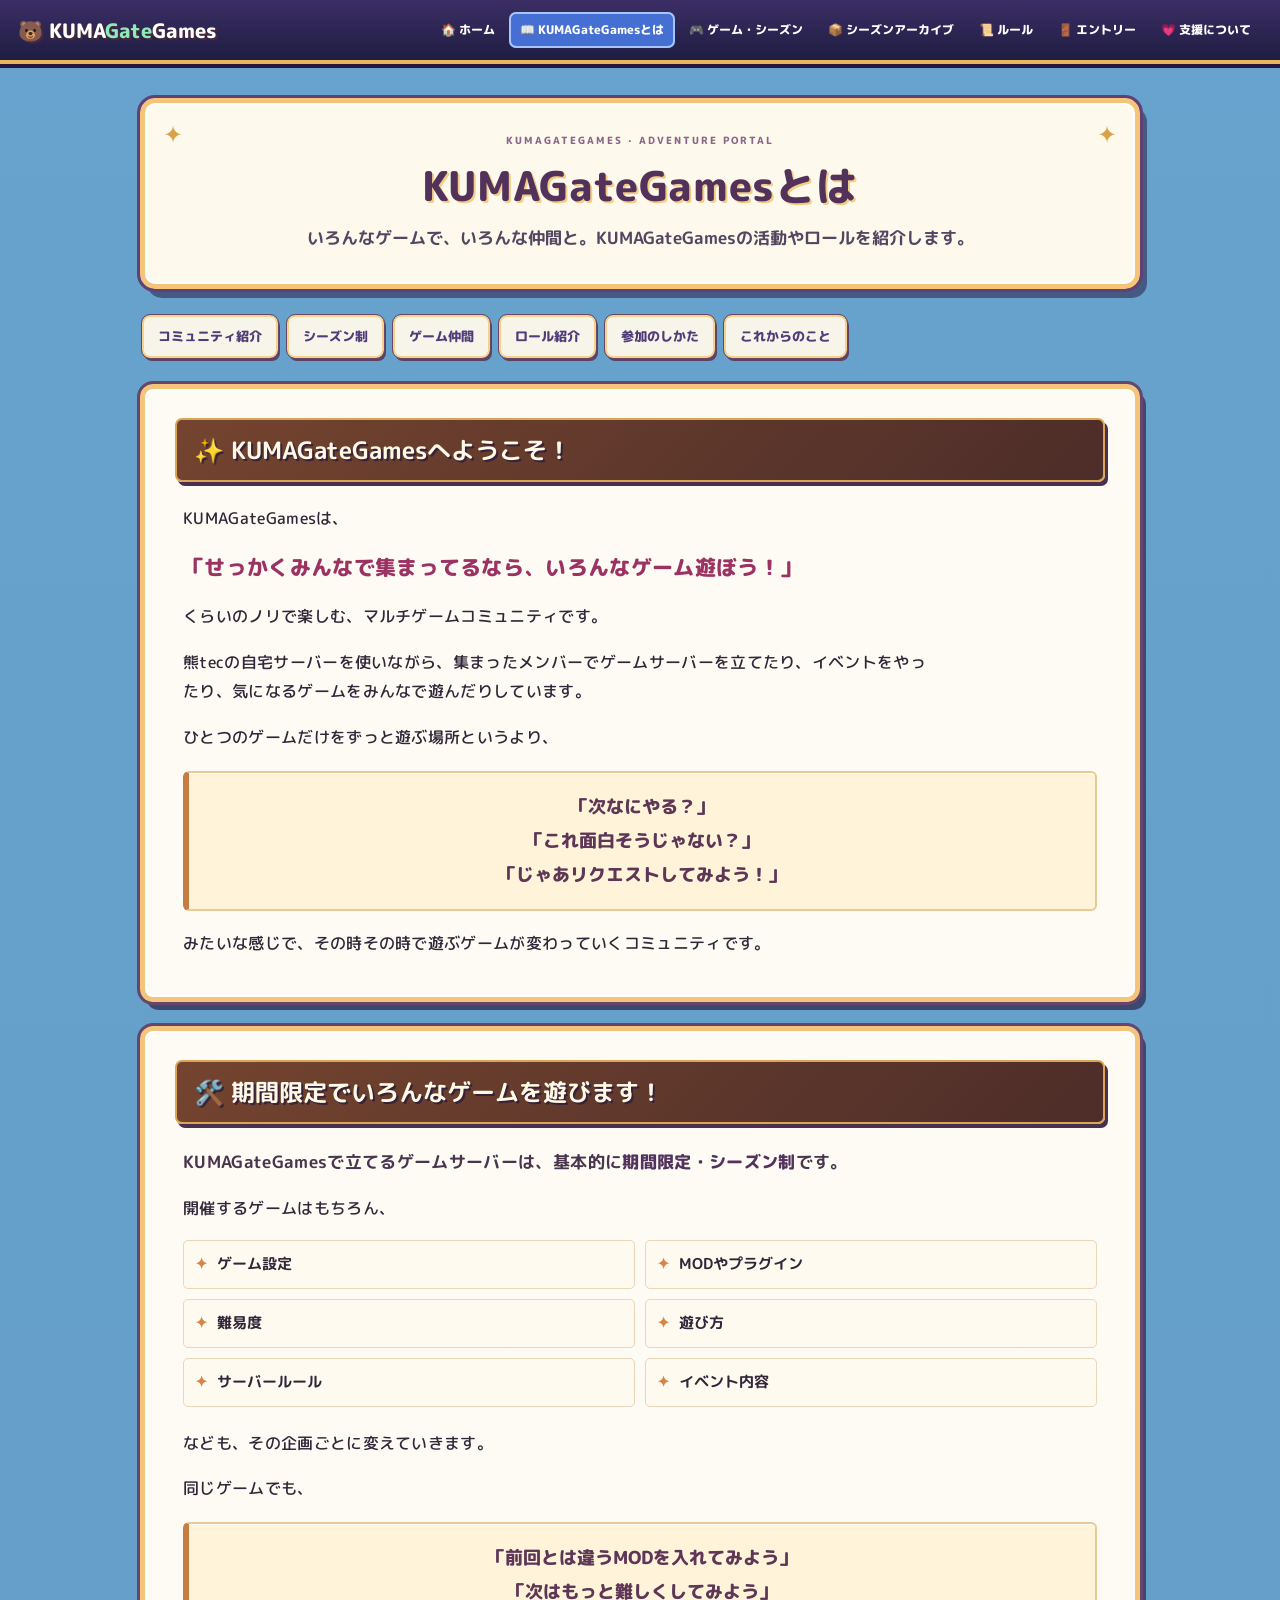
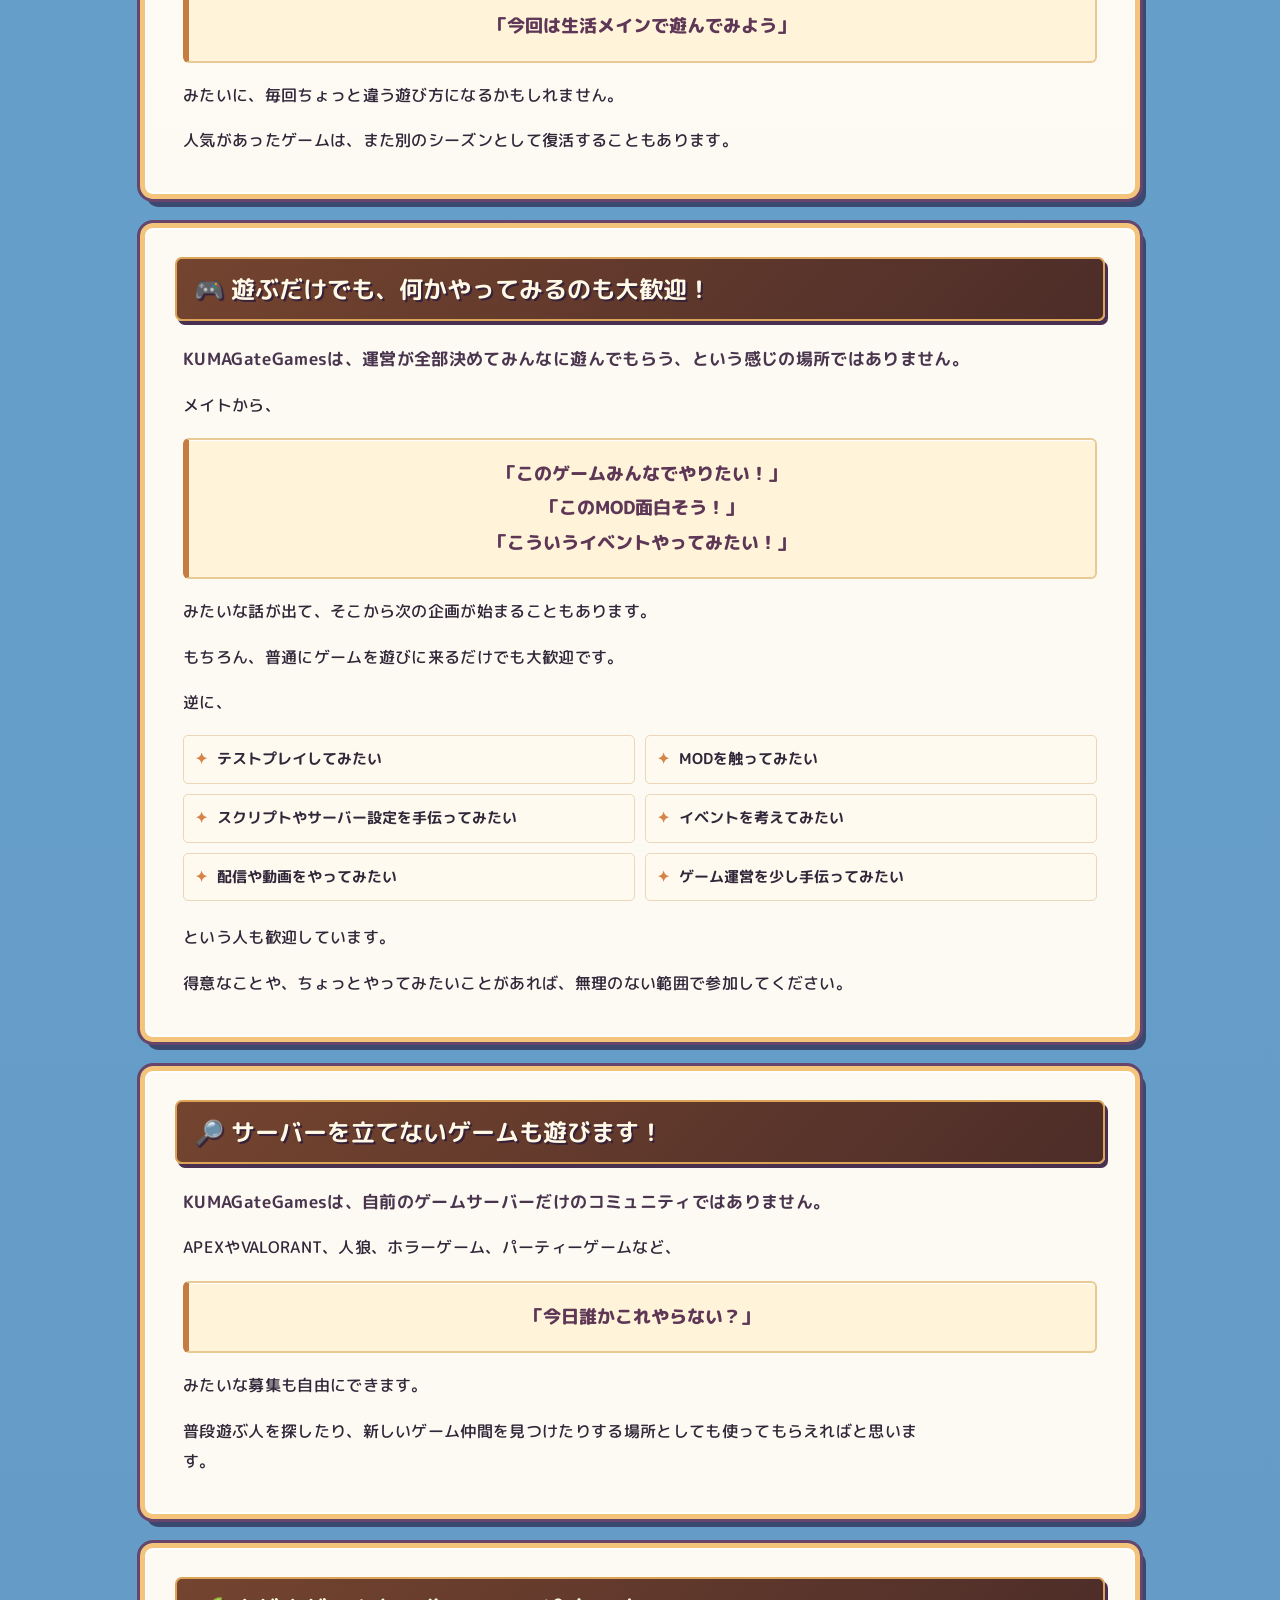
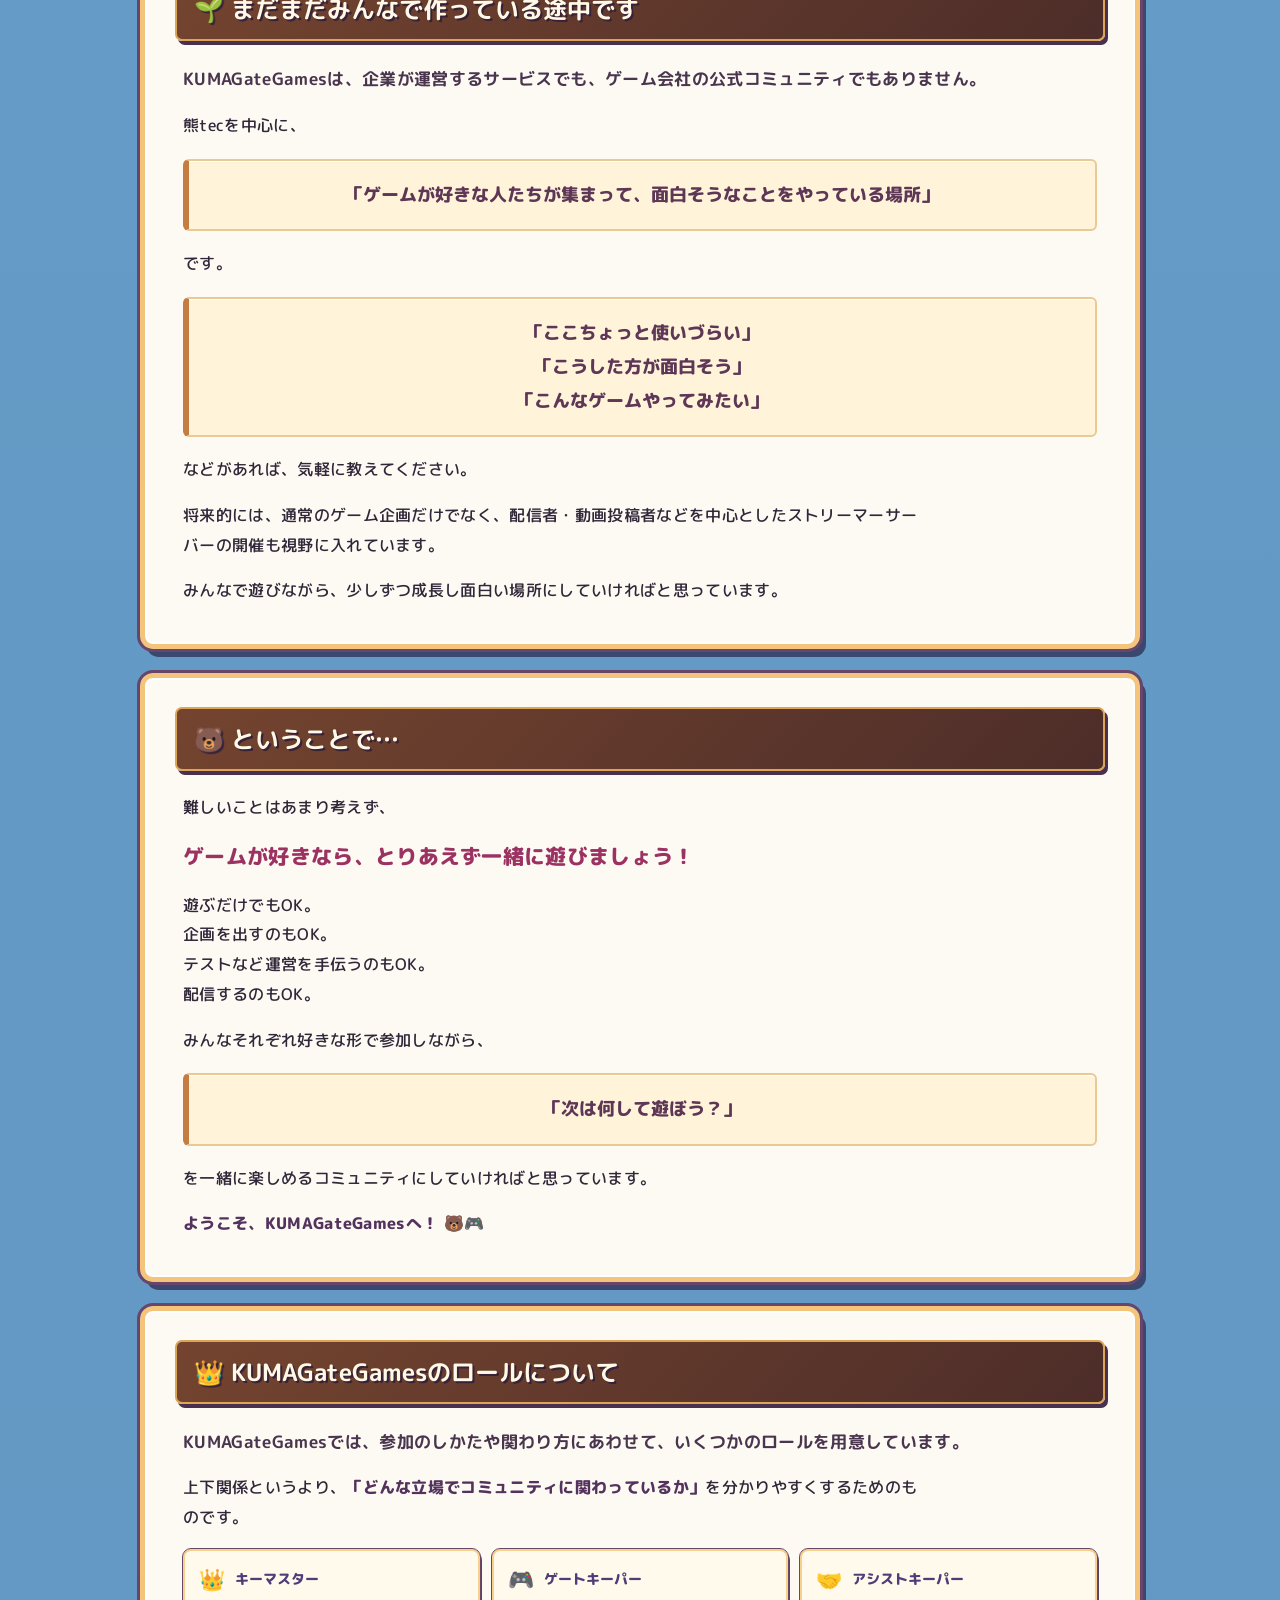
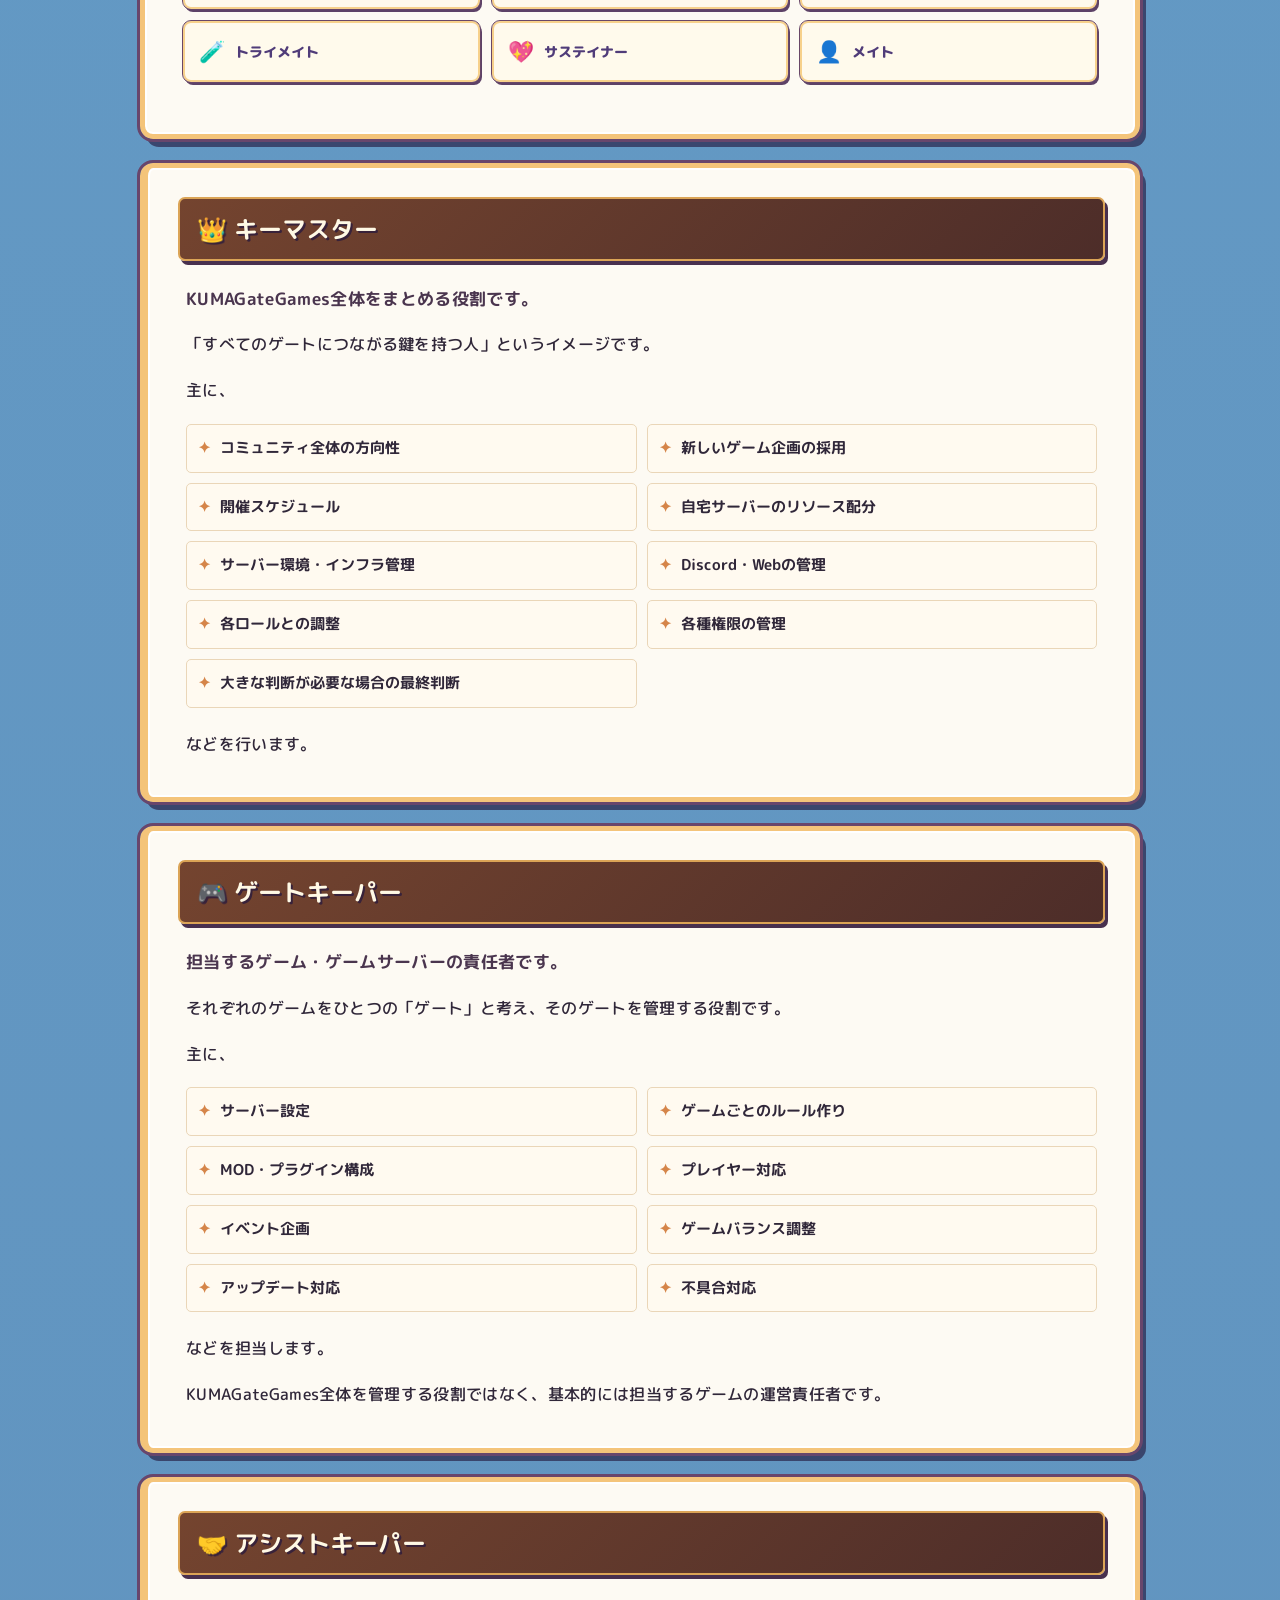
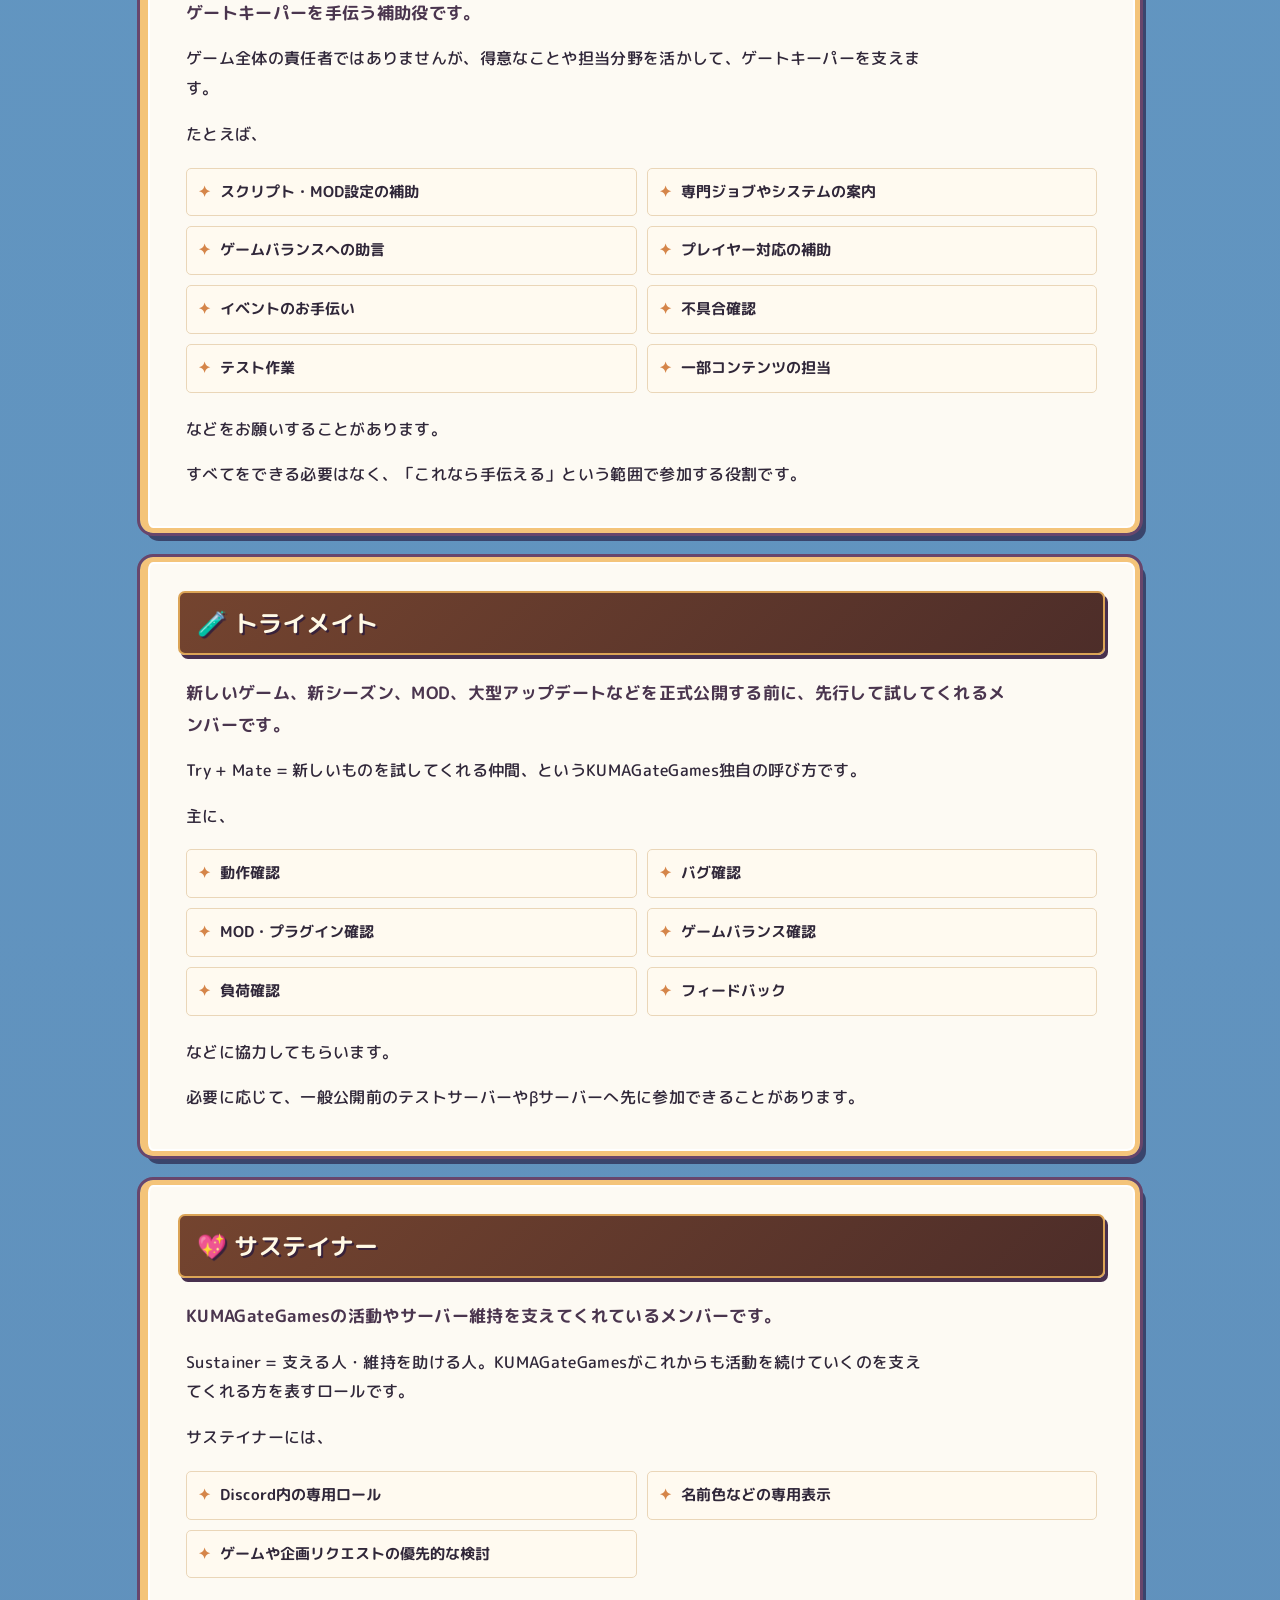
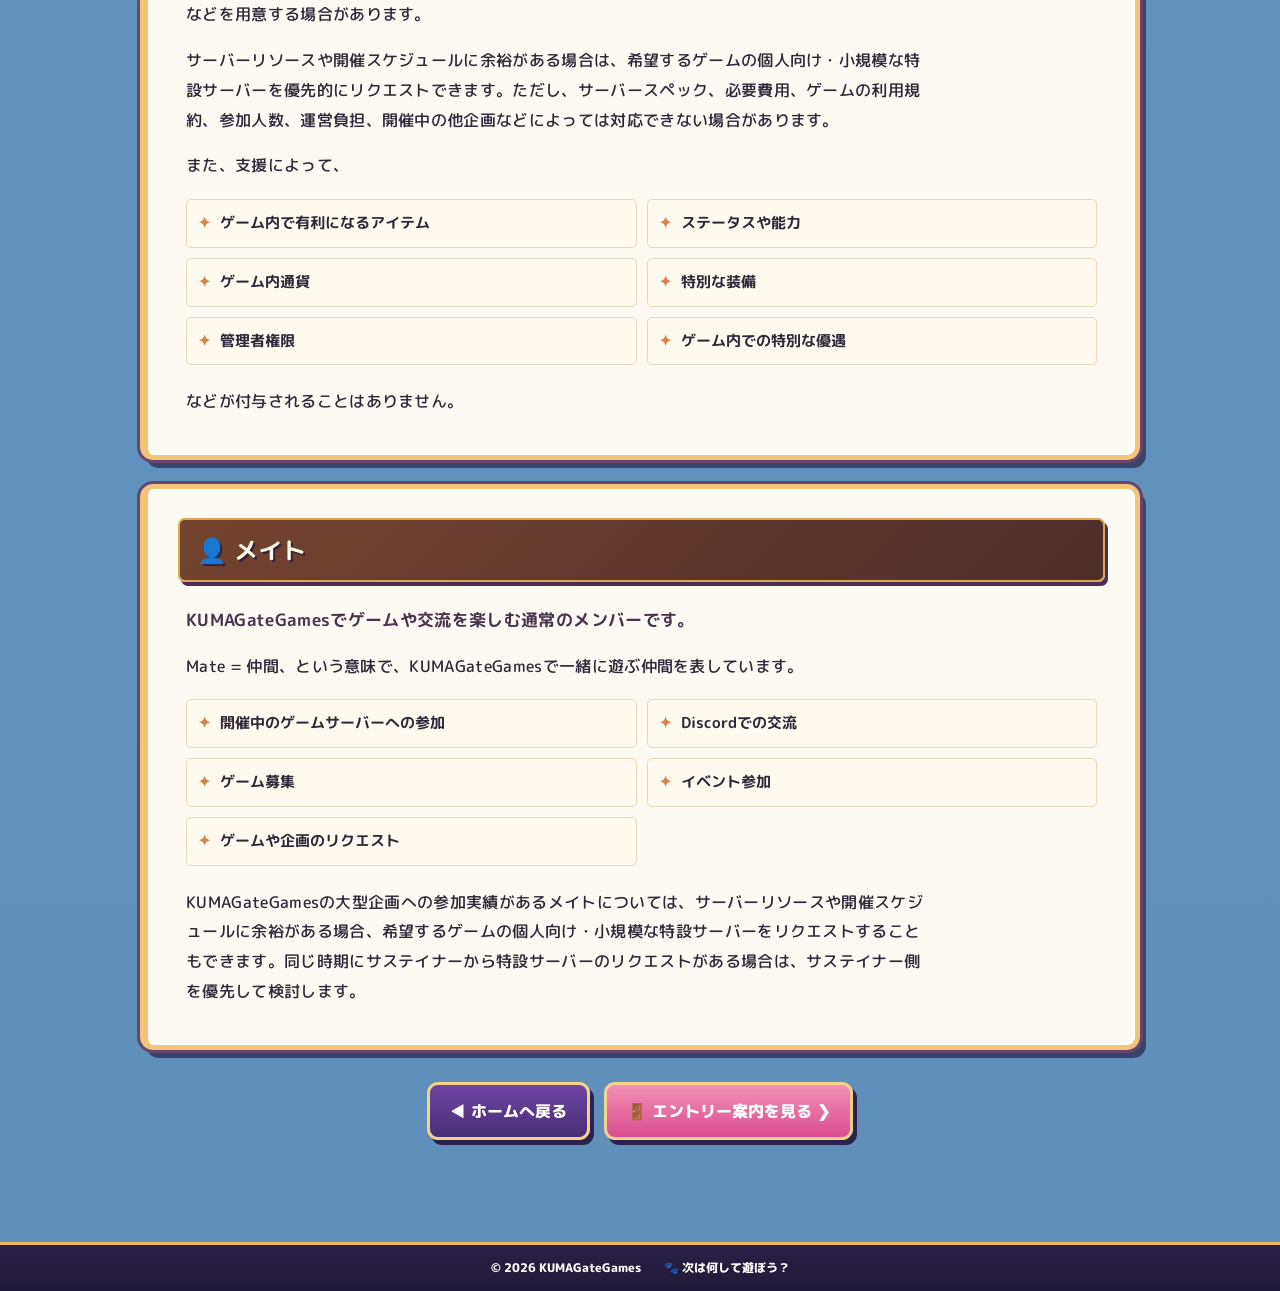
==== about.html @ cefc54fd "Add files via upload" ====
<!DOCTYPE html>

<html lang="ja"><head><meta charset="utf-8"/><meta content="width=device-width,initial-scale=1" name="viewport"/>
<meta content="#29204a" name="theme-color"/><meta content="いろんなゲームで、いろんな仲間と。KUMAGateGamesの活動やロールを紹介します。" name="description"/>
<title>KUMAGateGamesとは｜KUMAGateGames</title><link href="assets/favicon.png" rel="icon" type="image/png"/>
<link href="subpage.css" rel="stylesheet"/><script defer="" src="main.js"></script></head>
<body><a class="skip" href="#content">本文へ移動</a>
<header class="subbar"><a class="subbrand" href="index.html">🐻 <span>KUMA<span class="brand-gate">Gate</span>Games</span></a><button aria-controls="site-menu" aria-expanded="false" aria-label="メニューを開く" class="menu-toggle">☰</button><nav aria-label="メインナビゲーション" id="site-menu"><a href="index.html">🏠 ホーム</a><a aria-current="page" class="active" href="about.html">📖 KUMAGateGamesとは</a><a href="games.html">🎮 ゲーム・シーズン</a><a href="archive.html">📦 シーズンアーカイブ</a><a href="rules.html">📜 ルール</a><a href="entry.html">🚪 エントリー</a><a href="support.html">💗 支援について</a></nav></header>
<div class="subworld"><main class="page-main page-about" id="content"><div class="page-banner"><span class="eyebrow">KUMAGATEGAMES · ADVENTURE PORTAL</span><h1>KUMAGateGamesとは</h1><p>いろんなゲームで、いろんな仲間と。KUMAGateGamesの活動やロールを紹介します。</p></div>
<div aria-label="ページ内目次" class="in-page-nav"><a href="#intro">コミュニティ紹介</a><a href="#season">シーズン制</a><a href="#friends">ゲーム仲間</a><a href="#roles">ロール紹介</a><a href="#play">参加のしかた</a><a href="#future">これからのこと</a></div><section class="content-panel article-section" id="intro"><h2>✨ KUMAGateGamesへようこそ！</h2><p>KUMAGateGamesは、</p><p><strong class="quoted">「せっかくみんなで集まってるなら、いろんなゲーム遊ぼう！」</strong></p><p>くらいのノリで楽しむ、マルチゲームコミュニティです。</p><p>熊tecの自宅サーバーを使いながら、集まったメンバーでゲームサーバーを立てたり、イベントをやったり、気になるゲームをみんなで遊んだりしています。</p><p>ひとつのゲームだけをずっと遊ぶ場所というより、</p><div class="quote-lines">「次なにやる？」<br/>「これ面白そうじゃない？」<br/>「じゃあリクエストしてみよう！」</div><p>みたいな感じで、その時その時で遊ぶゲームが変わっていくコミュニティです。</p></section><section class="content-panel article-section" id="season"><h2>🛠️ 期間限定でいろんなゲームを遊びます！</h2><p class="section-lead">KUMAGateGamesで立てるゲームサーバーは、基本的に<strong>期間限定・シーズン制</strong>です。</p><p>開催するゲームはもちろん、</p><ul class="pixel-list dense-list"><li>ゲーム設定</li><li>MODやプラグイン</li><li>難易度</li><li>遊び方</li><li>サーバールール</li><li>イベント内容</li></ul><p>なども、その企画ごとに変えていきます。</p><p>同じゲームでも、</p><div class="quote-lines">「前回とは違うMODを入れてみよう」<br/>「次はもっと難しくしてみよう」<br/>「今回は生活メインで遊んでみよう」</div><p>みたいに、毎回ちょっと違う遊び方になるかもしれません。</p><p>人気があったゲームは、また別のシーズンとして復活することもあります。</p></section><section class="content-panel article-section" id="play"><h2>🎮 遊ぶだけでも、何かやってみるのも大歓迎！</h2><p class="section-lead">KUMAGateGamesは、運営が全部決めてみんなに遊んでもらう、という感じの場所ではありません。</p><p>メイトから、</p><div class="quote-lines">「このゲームみんなでやりたい！」<br/>「このMOD面白そう！」<br/>「こういうイベントやってみたい！」</div><p>みたいな話が出て、そこから次の企画が始まることもあります。</p><p>もちろん、普通にゲームを遊びに来るだけでも大歓迎です。</p><p>逆に、</p><ul class="pixel-list dense-list"><li>テストプレイしてみたい</li><li>MODを触ってみたい</li><li>スクリプトやサーバー設定を手伝ってみたい</li><li>イベントを考えてみたい</li><li>配信や動画をやってみたい</li><li>ゲーム運営を少し手伝ってみたい</li></ul><p>という人も歓迎しています。</p><p>得意なことや、ちょっとやってみたいことがあれば、無理のない範囲で参加してください。</p></section><section class="content-panel article-section" id="friends"><h2>🔎 サーバーを立てないゲームも遊びます！</h2><p class="section-lead">KUMAGateGamesは、自前のゲームサーバーだけのコミュニティではありません。</p><p>APEXやVALORANT、人狼、ホラーゲーム、パーティーゲームなど、</p><div class="quote-lines">「今日誰かこれやらない？」</div><p>みたいな募集も自由にできます。</p><p>普段遊ぶ人を探したり、新しいゲーム仲間を見つけたりする場所としても使ってもらえればと思います。</p></section><section class="content-panel article-section" id="future"><h2>🌱 まだまだみんなで作っている途中です</h2><p class="section-lead">KUMAGateGamesは、企業が運営するサービスでも、ゲーム会社の公式コミュニティでもありません。</p><p>熊tecを中心に、</p><div class="quote-lines">「ゲームが好きな人たちが集まって、面白そうなことをやっている場所」</div><p>です。</p><div class="quote-lines">「ここちょっと使いづらい」<br/>「こうした方が面白そう」<br/>「こんなゲームやってみたい」</div><p>などがあれば、気軽に教えてください。</p><p>将来的には、通常のゲーム企画だけでなく、配信者・動画投稿者などを中心としたストリーマーサーバーの開催も視野に入れています。</p><p>みんなで遊びながら、少しずつ成長し面白い場所にしていければと思っています。</p></section><section class="content-panel article-section" id="closing"><h2>🐻 ということで…</h2><p>難しいことはあまり考えず、</p><p><strong class="quoted">ゲームが好きなら、とりあえず一緒に遊びましょう！</strong></p><p>遊ぶだけでもOK。<br/>企画を出すのもOK。<br/>テストなど運営を手伝うのもOK。<br/>配信するのもOK。</p><p>みんなそれぞれ好きな形で参加しながら、</p><div class="quote-lines">「次は何して遊ぼう？」</div><p>を一緒に楽しめるコミュニティにしていければと思っています。</p><p><strong>ようこそ、KUMAGateGamesへ！ 🐻🎮</strong></p></section><section class="content-panel article-section" id="roles"><h2>👑 KUMAGateGamesのロールについて</h2><p class="section-lead">KUMAGateGamesでは、参加のしかたや関わり方にあわせて、いくつかのロールを用意しています。</p><p>上下関係というより、<strong>「どんな立場でコミュニティに関わっているか」</strong>を分かりやすくするためのものです。</p><div class="role-overview"><a href="#role-0"><span>👑</span>キーマスター</a><a href="#role-1"><span>🎮</span>ゲートキーパー</a><a href="#role-2"><span>🤝</span>アシストキーパー</a><a href="#role-3"><span>🧪</span>トライメイト</a><a href="#role-4"><span>💖</span>サステイナー</a><a href="#role-5"><span>👤</span>メイト</a></div></section><section class="content-panel article-section role-section" id="role-0"><h2>👑 キーマスター</h2><p class="section-lead">KUMAGateGames全体をまとめる役割です。</p><p>「すべてのゲートにつながる鍵を持つ人」というイメージです。</p><p>主に、</p><ul class="pixel-list dense-list"><li>コミュニティ全体の方向性</li><li>新しいゲーム企画の採用</li><li>開催スケジュール</li><li>自宅サーバーのリソース配分</li><li>サーバー環境・インフラ管理</li><li>Discord・Webの管理</li><li>各ロールとの調整</li><li>各種権限の管理</li><li>大きな判断が必要な場合の最終判断</li></ul><p>などを行います。</p></section><section class="content-panel article-section role-section" id="role-1"><h2>🎮 ゲートキーパー</h2><p class="section-lead">担当するゲーム・ゲームサーバーの責任者です。</p><p>それぞれのゲームをひとつの「ゲート」と考え、そのゲートを管理する役割です。</p><p>主に、</p><ul class="pixel-list dense-list"><li>サーバー設定</li><li>ゲームごとのルール作り</li><li>MOD・プラグイン構成</li><li>プレイヤー対応</li><li>イベント企画</li><li>ゲームバランス調整</li><li>アップデート対応</li><li>不具合対応</li></ul><p>などを担当します。</p><p>KUMAGateGames全体を管理する役割ではなく、基本的には担当するゲームの運営責任者です。</p></section><section class="content-panel article-section role-section" id="role-2"><h2>🤝 アシストキーパー</h2><p class="section-lead">ゲートキーパーを手伝う補助役です。</p><p>ゲーム全体の責任者ではありませんが、得意なことや担当分野を活かして、ゲートキーパーを支えます。</p><p>たとえば、</p><ul class="pixel-list dense-list"><li>スクリプト・MOD設定の補助</li><li>専門ジョブやシステムの案内</li><li>ゲームバランスへの助言</li><li>プレイヤー対応の補助</li><li>イベントのお手伝い</li><li>不具合確認</li><li>テスト作業</li><li>一部コンテンツの担当</li></ul><p>などをお願いすることがあります。</p><p>すべてをできる必要はなく、「これなら手伝える」という範囲で参加する役割です。</p></section><section class="content-panel article-section role-section" id="role-3"><h2>🧪 トライメイト</h2><p class="section-lead">新しいゲーム、新シーズン、MOD、大型アップデートなどを正式公開する前に、先行して試してくれるメンバーです。</p><p>Try + Mate = 新しいものを試してくれる仲間、というKUMAGateGames独自の呼び方です。</p><p>主に、</p><ul class="pixel-list dense-list"><li>動作確認</li><li>バグ確認</li><li>MOD・プラグイン確認</li><li>ゲームバランス確認</li><li>負荷確認</li><li>フィードバック</li></ul><p>などに協力してもらいます。</p><p>必要に応じて、一般公開前のテストサーバーやβサーバーへ先に参加できることがあります。</p></section><section class="content-panel article-section role-section" id="role-4"><h2>💖 サステイナー</h2><p class="section-lead">KUMAGateGamesの活動やサーバー維持を支えてくれているメンバーです。</p><p>Sustainer = 支える人・維持を助ける人。KUMAGateGamesがこれからも活動を続けていくのを支えてくれる方を表すロールです。</p><p>サステイナーには、</p><ul class="pixel-list"><li>Discord内の専用ロール</li><li>名前色などの専用表示</li><li>ゲームや企画リクエストの優先的な検討</li></ul><p>などを用意する場合があります。</p><p>サーバーリソースや開催スケジュールに余裕がある場合は、希望するゲームの個人向け・小規模な特設サーバーを優先的にリクエストできます。ただし、サーバースペック、必要費用、ゲームの利用規約、参加人数、運営負担、開催中の他企画などによっては対応できない場合があります。</p><p>また、支援によって、</p><ul class="pixel-list dense-list"><li>ゲーム内で有利になるアイテム</li><li>ステータスや能力</li><li>ゲーム内通貨</li><li>特別な装備</li><li>管理者権限</li><li>ゲーム内での特別な優遇</li></ul><p>などが付与されることはありません。</p></section><section class="content-panel article-section role-section" id="role-5"><h2>👤 メイト</h2><p class="section-lead">KUMAGateGamesでゲームや交流を楽しむ通常のメンバーです。</p><p>Mate = 仲間、という意味で、KUMAGateGamesで一緒に遊ぶ仲間を表しています。</p><ul class="pixel-list"><li>開催中のゲームサーバーへの参加</li><li>Discordでの交流</li><li>ゲーム募集</li><li>イベント参加</li><li>ゲームや企画のリクエスト</li></ul><p>KUMAGateGamesの大型企画への参加実績があるメイトについては、サーバーリソースや開催スケジュールに余裕がある場合、希望するゲームの個人向け・小規模な特設サーバーをリクエストすることもできます。同じ時期にサステイナーから特設サーバーのリクエストがある場合は、サステイナー側を優先して検討します。</p></section>
<div class="back-home"><a href="index.html">◀ ホームへ戻る</a><a href="entry.html">🚪 エントリー案内を見る ❯</a></div></main></div>
<footer class="subfooter">© 2026 KUMAGateGames <span>🐾 次は何して遊ぼう？</span></footer></body></html>
---- subpage.css ----
@import url('https://fonts.googleapis.com/css2?family=M+PLUS+Rounded+1c:wght@400;500;700;800&display=swap');
:root{--purple:#2b214a;--brown:#603729;--gold:#f7bc5d;--cream:#fff6df;--ink:#322747}*{box-sizing:border-box}html{scroll-behavior:smooth}body{margin:0;min-height:100vh;background:#77bfe9 url('assets/inner-world-background.webp') center top/cover fixed;font-family:'M PLUS Rounded 1c','Yu Gothic',Meiryo,sans-serif;color:var(--ink);font-size:15px}a{color:#44348b}a:focus-visible,button:focus-visible{outline:3px solid #e74d93;outline-offset:3px}.skip{position:absolute;left:-999px;top:0;background:white;padding:10px;z-index:99}.skip:focus{left:5px}.subbar{position:sticky;top:0;z-index:10;display:flex;align-items:center;gap:18px;padding:8px max(18px,calc((100vw - 1450px)/2));min-height:64px;background:linear-gradient(#3b2e65,#1f1d42);border-bottom:4px solid #eab85b;box-shadow:0 4px 0 #24183f;color:#fff}.subbrand{color:#fff;text-decoration:none;font-weight:800;font-size:20px;white-space:nowrap;text-shadow:2px 2px #45283a}.brand-gate{color:#8debba}.subbar nav{margin-left:auto;display:flex;gap:3px;align-items:center;flex-wrap:wrap}.subbar nav a{padding:9px 11px;border-radius:7px;text-decoration:none;font-weight:800;font-size:12px;color:#fff;white-space:nowrap}.subbar nav a:hover,.subbar nav a.active{background:#456fd2;color:#fff;box-shadow:inset 0 0 0 2px #a7c4ff}.menu-toggle{display:none;background:#456fd2;color:#fff;border:2px solid #eab85b;border-radius:7px;font-weight:800;padding:7px 12px;font-size:18px}.subworld{padding:34px 18px 70px;min-height:calc(100vh - 116px);background:linear-gradient(180deg,rgba(35,39,84,.12),rgba(43,31,67,.23))}.page-main{width:min(1010px,100%);margin:0 auto}.page-banner{padding:25px clamp(20px,5vw,55px) 28px;background:rgba(255,246,222,.96);border:5px solid #f5c479;outline:3px solid #634073;border-radius:15px;box-shadow:7px 9px 0 #2820488c,inset 0 0 0 2px #fff;position:relative;margin-bottom:23px;text-align:center}.page-banner::before,.page-banner::after{content:'✦';position:absolute;top:13px;color:#d9a34b;font-size:24px}.page-banner::before{left:18px}.page-banner::after{right:18px}.eyebrow{display:block;color:#8a6788;font-size:10px;font-weight:800;letter-spacing:2px}.page-banner h1{font-size:clamp(25px,4vw,39px);line-height:1.35;color:#52315b;text-shadow:2px 2px #f4ce85;margin:9px 0 5px;font-weight:800}.page-banner p{margin:0;font-weight:700;line-height:1.75}.in-page-nav,.role-overview{display:flex;flex-wrap:wrap;gap:10px;margin:20px 0}.in-page-nav a,.role-overview a{display:inline-block;color:#503c79;text-decoration:none;font-weight:800;background:rgba(255,250,236,.95);border:2px solid #f7d18b;outline:1px solid #694768;border-radius:8px;padding:8px 13px;box-shadow:2px 3px 0 #5d4267}.in-page-nav a:hover,.role-overview a:hover{transform:translateY(-2px);background:#fff}.role-overview{margin:14px 0}.role-overview a span{margin-right:5px}.content-panel{padding:clamp(19px,3vw,35px);margin:22px 0;background:rgba(255,248,230,.96);border:5px solid #f4c47a;outline:3px solid #68466c;border-radius:13px;box-shadow:6px 8px 0 #261f44aa,inset 0 0 0 2px white;scroll-margin-top:88px}.content-panel h2{font-size:clamp(19px,2.7vw,25px);margin:-10px -9px 17px;padding:10px 14px 13px;color:#fff9e5;border-radius:7px;text-shadow:2px 2px #38223a;background:linear-gradient(135deg,#74442f,#4d2d29);border:2px solid #dba456;box-shadow:3px 4px 0 #48304e;line-height:1.45}.content-panel p{line-height:1.95;margin:13px 0;font-weight:500}.content-panel strong{font-weight:800}.quoted{color:#a74673;font-size:1.12em}.quote-lines{margin:18px 0;background:#ffefcb;padding:16px 20px;border-left:5px solid #eaaa5b;border-radius:6px;font-weight:800;line-height:2.1;text-align:center;color:#5e3756}.pixel-list{display:grid;grid-template-columns:repeat(2,minmax(0,1fr));gap:8px 15px;margin:14px 0 18px;padding:0;list-style:none}.pixel-list li{padding:7px 8px 7px 29px;position:relative;background:#fff9e9;border:1px solid #f0d7b1;border-radius:5px;line-height:1.5;font-weight:600}.pixel-list li:before{content:'✦';position:absolute;left:10px;color:#d58549}.note-box,.notice{padding:18px 22px;background:rgba(255,245,214,.97);border:3px solid #e2ac63;border-radius:12px;line-height:1.9;font-weight:700}.steps-list{padding:0;list-style:none;counter-reset:steps;display:grid;gap:10px}.steps-list li{counter-increment:steps;position:relative;padding:12px 16px 12px 62px;min-height:60px;background:#fff9eb;border:2px solid #e6bd8c;border-radius:10px}.steps-list li:before{content:counter(steps);position:absolute;left:13px;top:11px;display:grid;place-items:center;width:32px;height:32px;background:#e880a7;color:#fff;border:2px solid #7a4069;border-radius:7px;font-weight:800}.steps-list strong,.steps-list span{display:block}.steps-list span{font-size:13px;margin-top:2px;color:#6a5b70}.wide-art{display:block;width:100%;max-height:250px;object-fit:cover;border:4px solid #d9ac72;border-radius:11px;image-rendering:pixelated}.back-home{display:flex;justify-content:center;flex-wrap:wrap;gap:14px;margin:26px 0}.back-home a{padding:13px 22px;text-decoration:none;font-weight:800;background:linear-gradient(#7144a5,#452f75);color:white;border:3px solid #f6d18a;border-radius:11px;box-shadow:4px 5px 0 #2c224f}.back-home a:last-child{background:linear-gradient(#f391b5,#d94d90)}.subfooter{padding:14px 24px;color:#fff;font-size:12px;font-weight:800;text-align:center;background:linear-gradient(#292047,#201a39);border-top:3px solid #e9b75c}.subfooter span{margin-left:20px}@media(max-width:1080px){.subbar{flex-wrap:wrap}.subbar nav{margin-left:0;width:100%;justify-content:center}.subbar nav a{font-size:11px}}@media(max-width:700px){body{background-attachment:scroll;background-size:auto 100vh}.subbar{min-height:58px;flex-wrap:nowrap}.subbrand{font-size:16px}.menu-toggle{display:block;margin-left:auto}.subbar nav{display:none;position:absolute;left:0;right:0;top:100%;margin:0;padding:10px;background:#282047;border-bottom:3px solid #e0aa63;flex-direction:column;align-items:stretch}.subbar nav.open{display:flex}.subbar nav a{font-size:13px}.subworld{padding:19px 15px 44px}.page-banner{padding:21px 14px}.eyebrow{letter-spacing:1px}.content-panel{margin:20px 0;padding:17px}.content-panel h2{margin:-6px -4px 15px;font-size:19px}.pixel-list{grid-template-columns:1fr}.quote-lines{padding:14px 10px}.subfooter span{display:block;margin:5px 0}.role-overview a{font-size:12px}}


/* Ver.8 — readability pass for inner pages only; the home page is untouched. */
:root { --reader-ink:#302739; --reader-muted:#5f5266; --reader-surface:#fffdf6; }
body { font-size:16px; color:var(--reader-ink); -webkit-font-smoothing:antialiased; }
.subworld { background:linear-gradient(180deg,rgba(27,34,77,.18),rgba(38,25,73,.29)); }
.page-main { width:min(1000px,100%); }
.page-banner { padding:30px clamp(22px,5vw,55px); margin-bottom:26px; background:rgba(255,250,237,.985); }
.page-banner h1 { font-size:clamp(27px,4.2vw,41px); line-height:1.42; letter-spacing:.015em; }
.page-banner p { max-width:46em; margin:8px auto 0; font-size:clamp(14px,1.7vw,17px); line-height:1.8; color:#544660; }
.in-page-nav { gap:9px; margin:20px 2px 26px; }
.in-page-nav a { font-size:13px; padding:10px 14px; line-height:1.5; transition:transform .15s ease; }
.content-panel { background:rgba(255,252,244,.985); margin:24px 0; padding:clamp(22px,3.2vw,38px); }
.content-panel h2 { font-size:clamp(19px,2.5vw,24px); line-height:1.5; padding:12px 17px; margin:-9px -8px 22px; }
.content-panel p { max-width:75ch; line-height:1.86; font-size:16px; font-weight:500; margin:0 0 16px; letter-spacing:.02em; overflow-wrap:anywhere; }
.content-panel p:last-child { margin-bottom:0; }
.content-panel p.section-lead { font-size:17px; line-height:1.85; font-weight:700; color:#4a354e; }
.content-panel strong { color:#53335d; }
.content-panel .quoted { color:#9b3262; font-size:clamp(17px,2.2vw,21px); line-height:1.7; }
.content-panel .quote-lines { font-size:clamp(16px,2vw,18px); line-height:1.9; background:#fff4d9; border:2px solid #e9c994; border-left:6px solid #c47c41; padding:17px 22px; box-shadow:inset 0 1px 0 #fff; }
.pixel-list { gap:10px; margin:17px 0 22px; }
.pixel-list li { padding:11px 13px 11px 33px; font-size:15px; line-height:1.65; font-weight:600; background:#fffaf0; border:1px solid #ead6b8; }
.pixel-list li:before { left:11px; top:11px; }
.role-overview { display:grid; grid-template-columns:repeat(3,minmax(0,1fr)); gap:12px; }
.role-overview a { display:flex; align-items:center; justify-content:flex-start; padding:12px 14px; font-size:14px; line-height:1.55; }
.role-overview a span { font-size:21px; margin-right:10px; }
.role-section { border-left-width:8px; }
.role-section .pixel-list { margin-top:18px; }
.rule-index { display:grid; grid-template-columns:repeat(2,minmax(0,1fr)); }
.rule-index a { display:flex; align-items:center; box-shadow:2px 3px 0 #5d4267; }
.rule-section { padding-top:27px; padding-bottom:25px; }
.rule-section h2 { font-size:clamp(19px,2.5vw,23px); }
.page-rules .rule-section p { max-width:78ch; }
.page-rules .rule-section p + p { margin-top:13px; }
.notice,.note-box { font-size:15px; line-height:1.85; color:#44324e; padding:19px 22px; }
.steps-list li { line-height:1.7; padding:14px 18px 14px 66px; }
.steps-list span { font-size:14px; line-height:1.65; }
.back-home { margin:32px 0; }
.back-home a { padding:14px 20px; line-height:1.5; text-align:center; }
.content-panel, .page-banner { overflow-wrap:anywhere; }
@media(min-width:900px){
 .page-about .role-section .pixel-list { grid-template-columns:repeat(2,minmax(0,1fr)); }
}
@media(max-width:700px){
 body{font-size:15px}
 .subworld{padding:20px 12px 42px}
 .page-banner{padding:22px 18px}
 .content-panel{padding:21px 18px;margin:19px 0}
 .content-panel h2{margin:-5px -5px 17px;padding:11px 12px;font-size:19px}
 .content-panel p{font-size:15px;line-height:1.85;letter-spacing:.015em}
 .content-panel p.section-lead{font-size:16px}
 .content-panel .quote-lines{padding:14px 12px;font-size:15px}
 .pixel-list{grid-template-columns:1fr}
 .pixel-list li{font-size:14px}
 .role-overview{grid-template-columns:repeat(2,minmax(0,1fr))}
 .role-overview a{font-size:12px;padding:10px 8px}
 .role-overview a span{font-size:18px;margin-right:6px}
 .rule-index{grid-template-columns:1fr}
 .in-page-nav a{font-size:12px}
}
@media(max-width:380px){.role-overview{grid-template-columns:1fr}.page-banner h1{font-size:25px}.subbrand{font-size:14px}}
@media(prefers-reduced-motion:reduce){html{scroll-behavior:auto}.in-page-nav a{transition:none}}
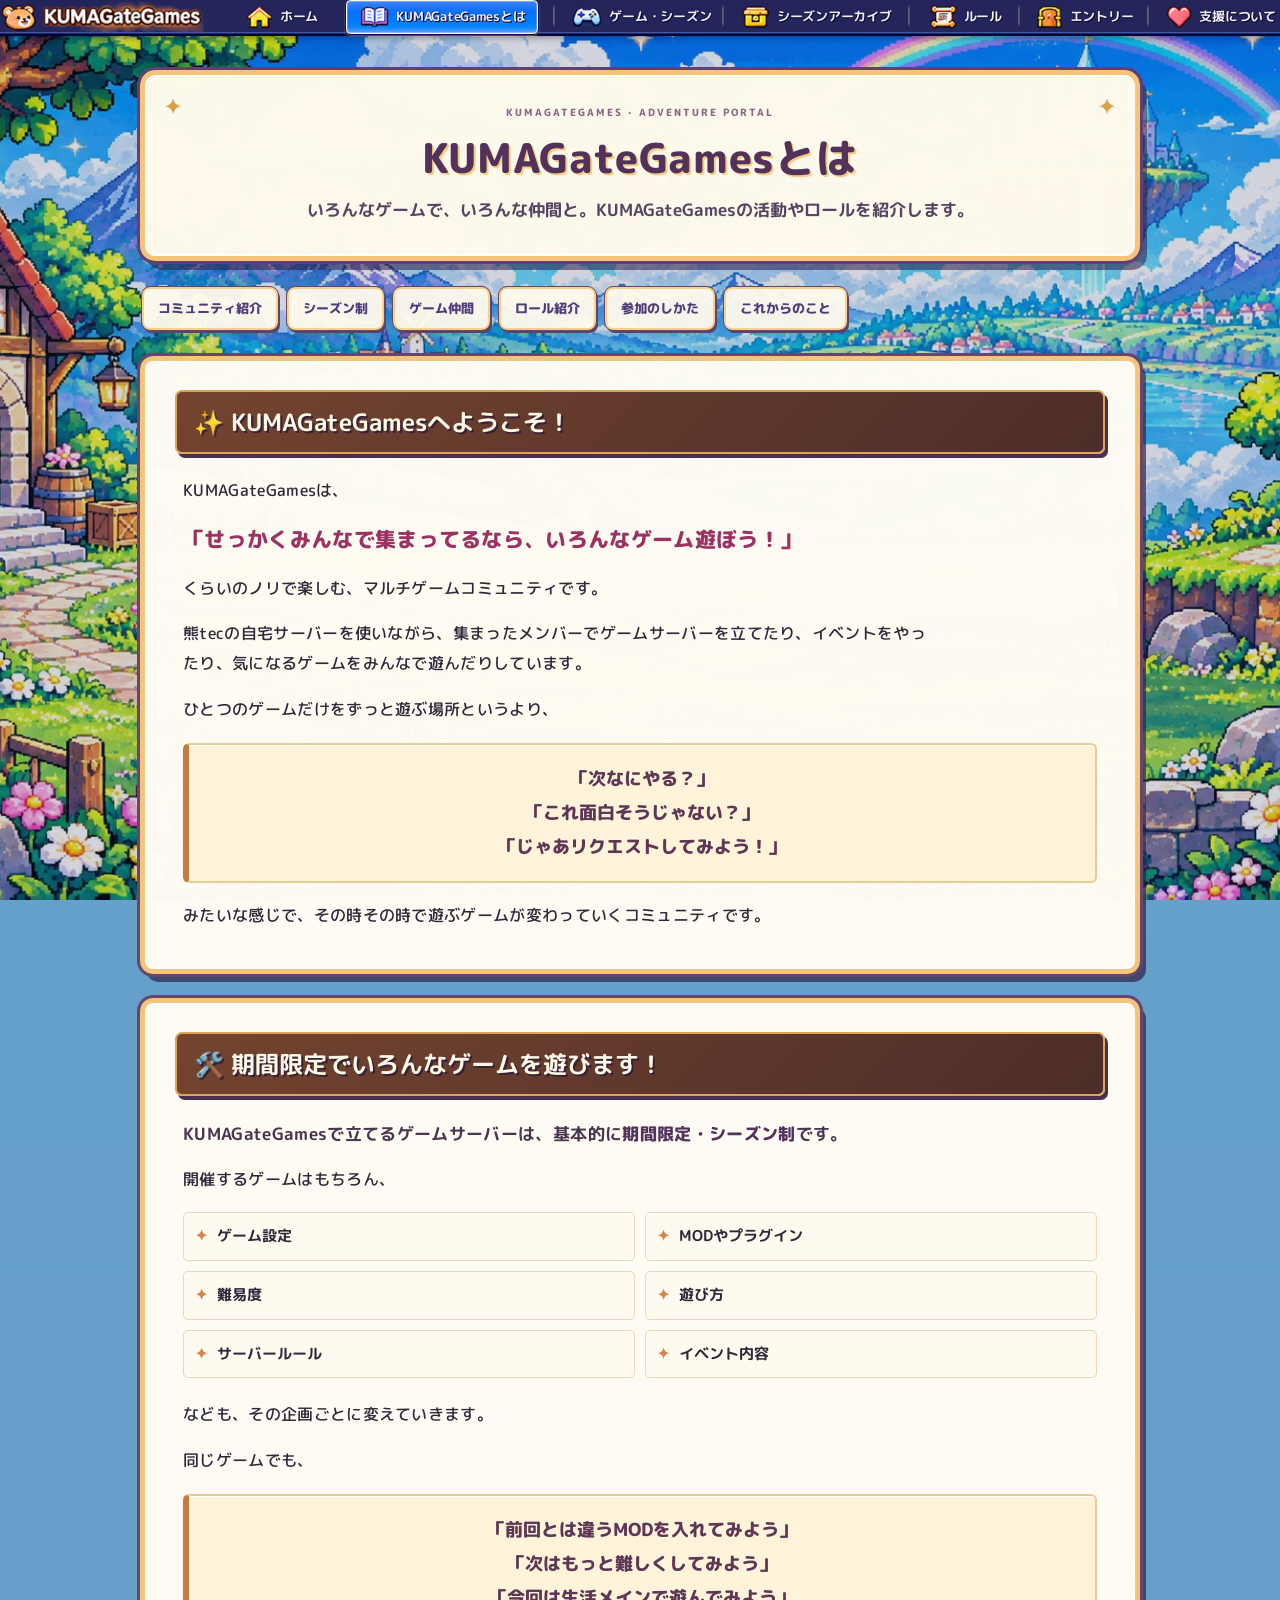
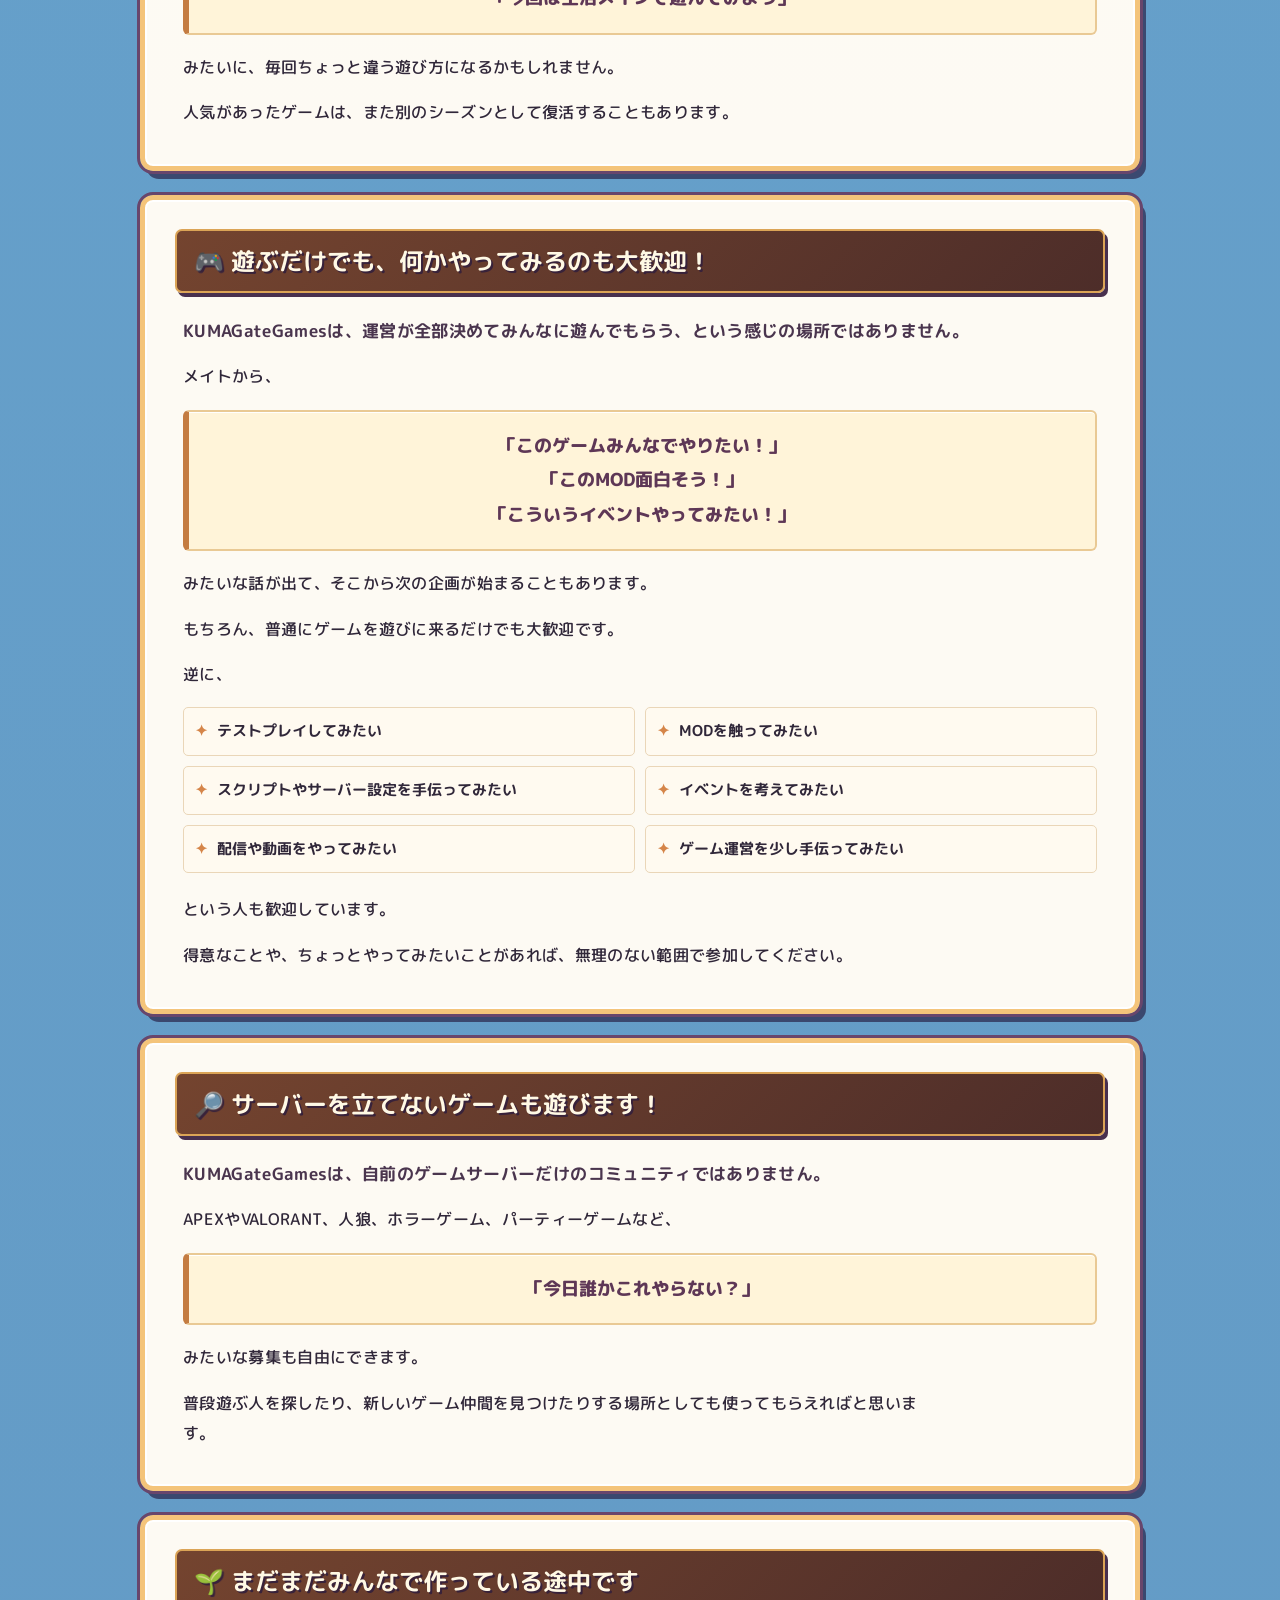
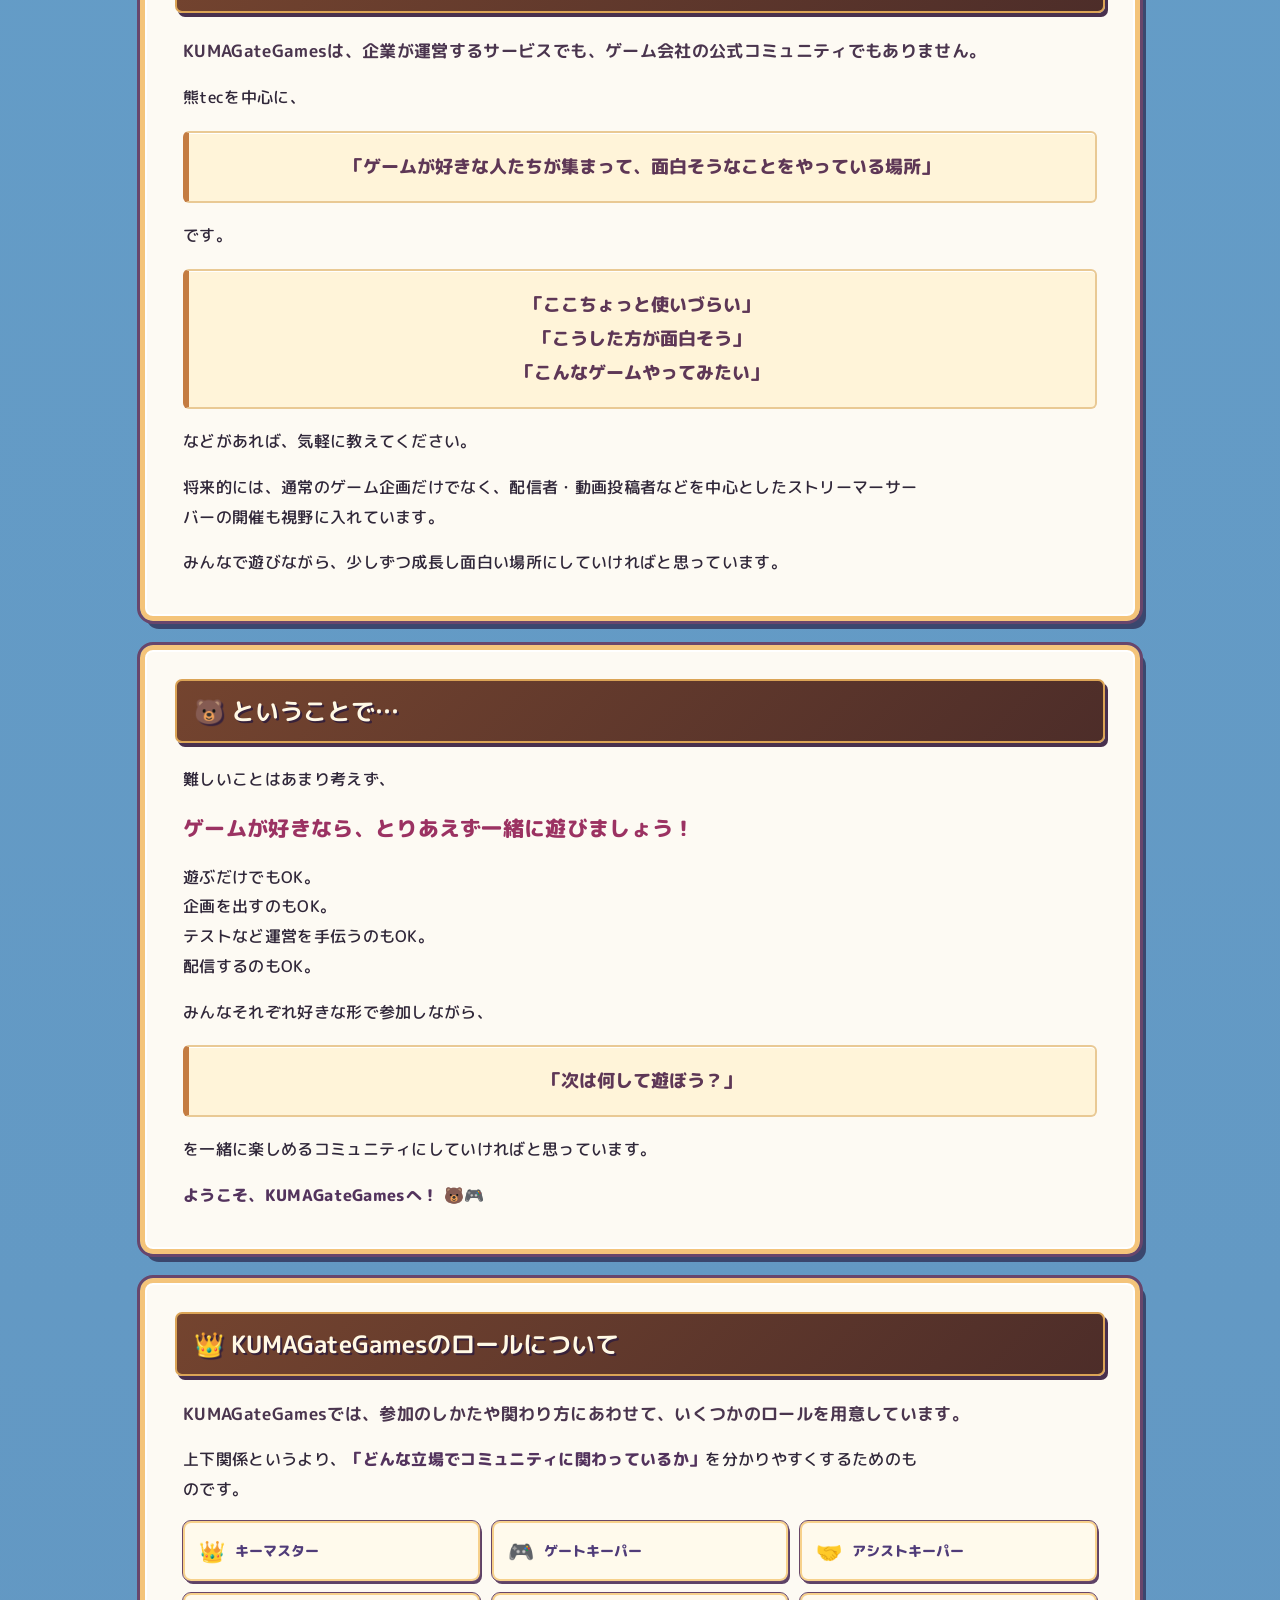
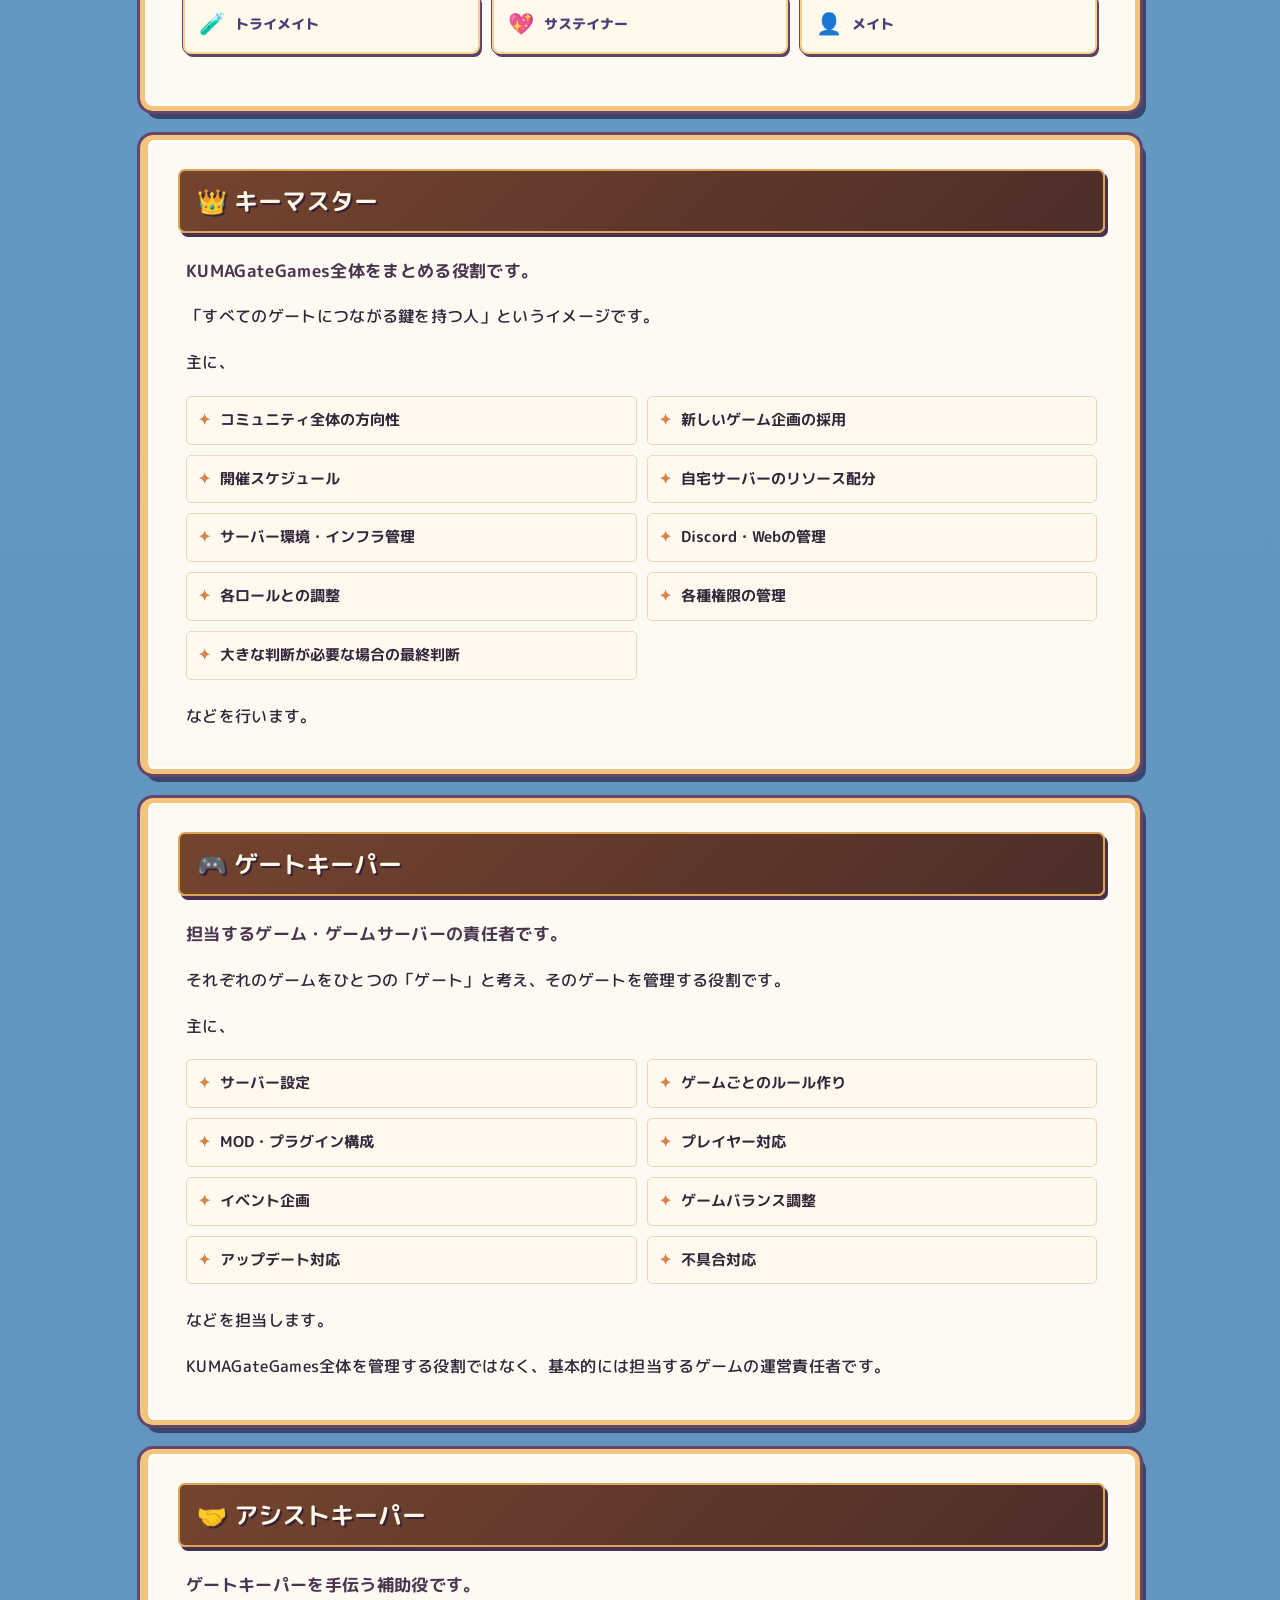
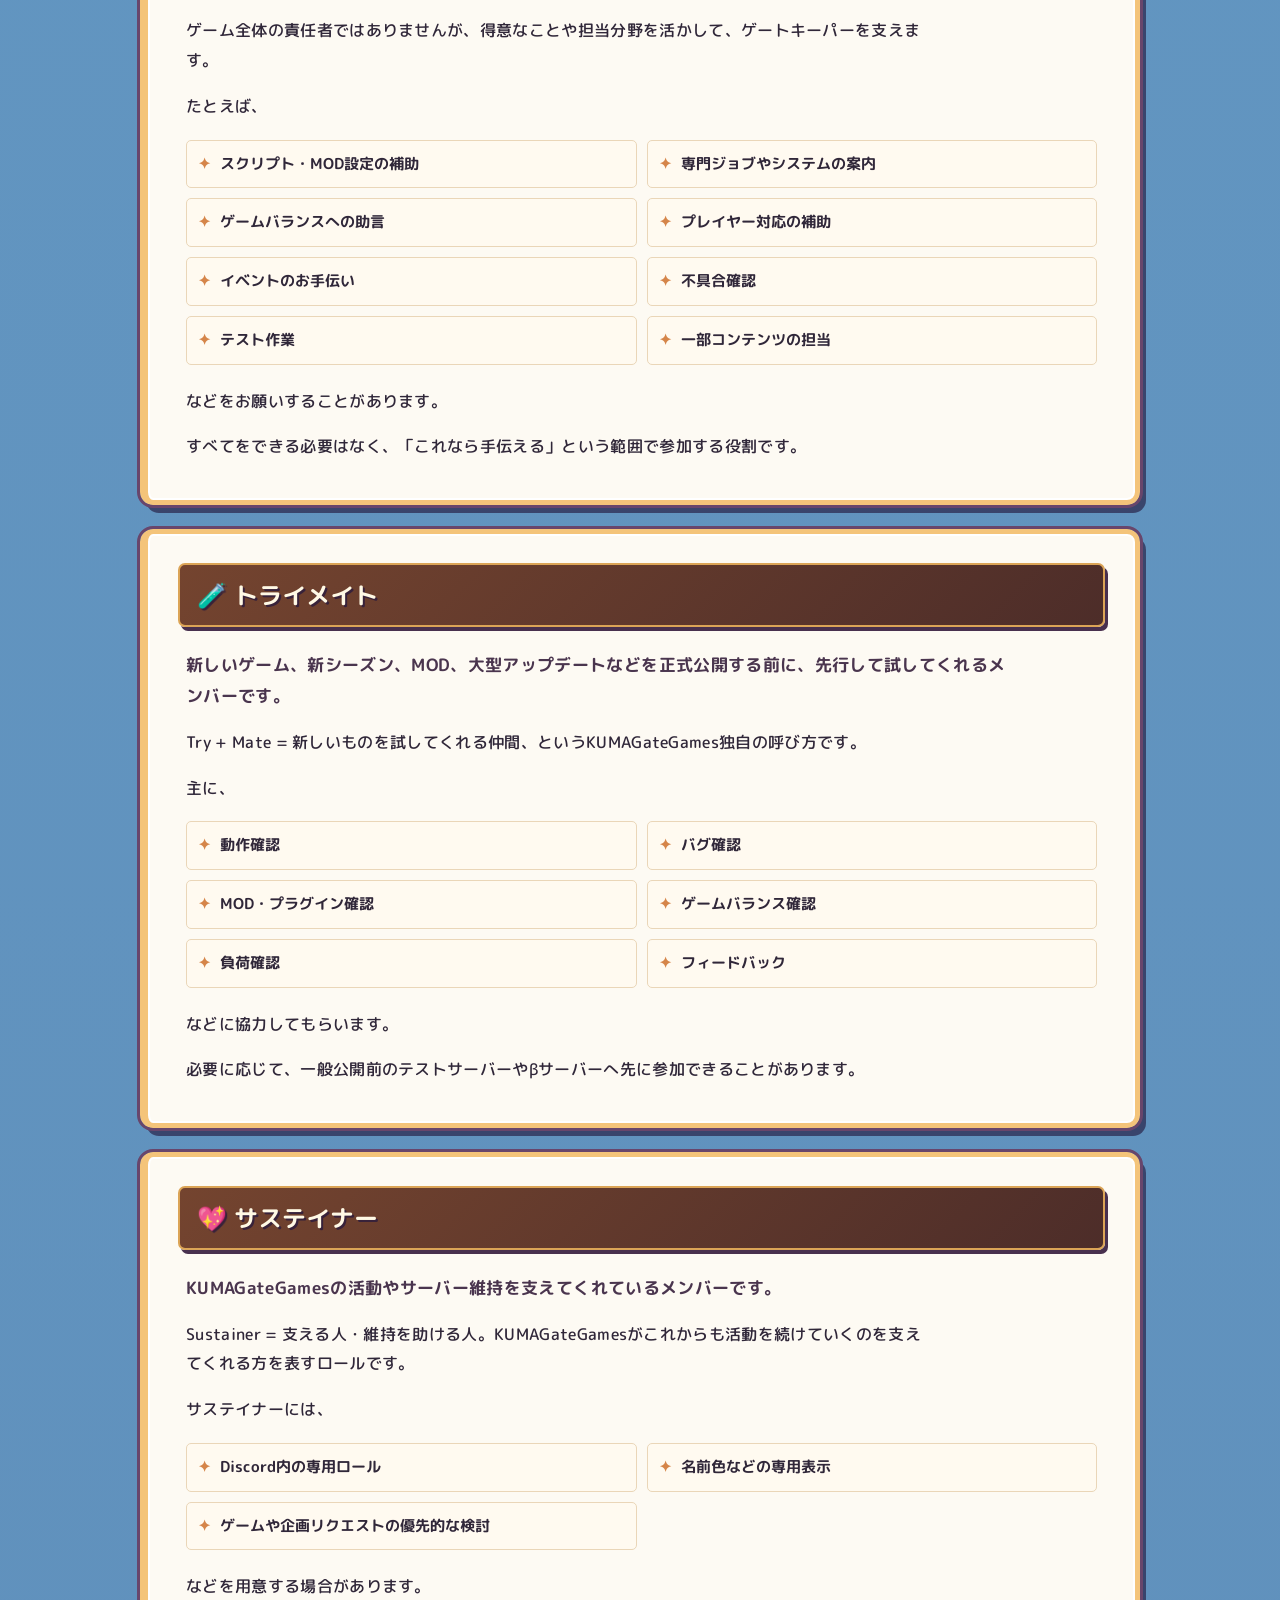
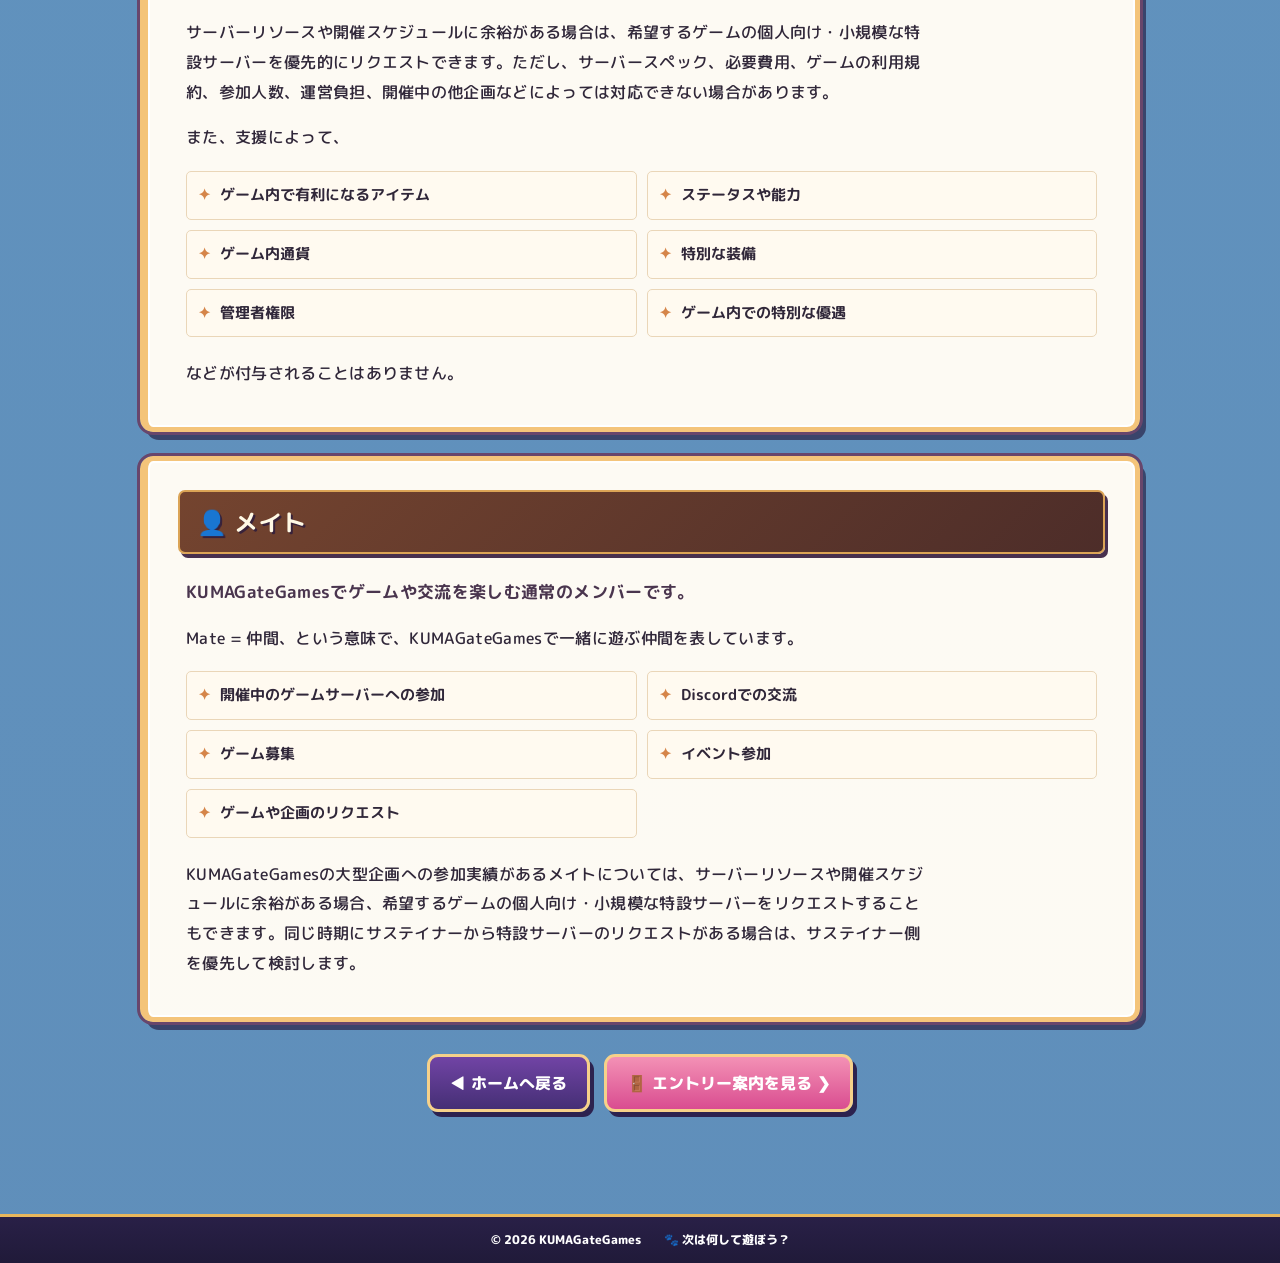
==== commit 4b587c15: "Unify the header on every page with the home artwork's menu bar Subpages now use a shared header (na" ====
--- a/about.html
+++ b/about.html
@@ -3,9 +3,9 @@
 <html lang="ja"><head><meta charset="utf-8"/><meta content="width=device-width,initial-scale=1" name="viewport"/>
 <meta content="#29204a" name="theme-color"/><meta content="いろんなゲームで、いろんな仲間と。KUMAGateGamesの活動やロールを紹介します。" name="description"/>
 <title>KUMAGateGamesとは｜KUMAGateGames</title><link href="assets/favicon.png" rel="icon" type="image/png"/>
-<link href="subpage.css" rel="stylesheet"/><script defer="" src="main.js"></script></head>
+<link href="https://fonts.googleapis.com" rel="preconnect"/><link crossorigin="" href="https://fonts.gstatic.com" rel="preconnect"/><link href="https://fonts.googleapis.com/css2?family=M+PLUS+Rounded+1c:wght@400;500;700;800&amp;display=swap" rel="stylesheet"/><link href="subpage.css" rel="stylesheet"/><link href="nav.css" rel="stylesheet"/><script defer="" src="main.js"></script></head>
 <body><a class="skip" href="#content">本文へ移動</a>
-<header class="subbar"><a class="subbrand" href="index.html">🐻 <span>KUMA<span class="brand-gate">Gate</span>Games</span></a><button aria-controls="site-menu" aria-expanded="false" aria-label="メニューを開く" class="menu-toggle">☰</button><nav aria-label="メインナビゲーション" id="site-menu"><a href="index.html">🏠 ホーム</a><a aria-current="page" class="active" href="about.html">📖 KUMAGateGamesとは</a><a href="games.html">🎮 ゲーム・シーズン</a><a href="archive.html">📦 シーズンアーカイブ</a><a href="rules.html">📜 ルール</a><a href="entry.html">🚪 エントリー</a><a href="support.html">💗 支援について</a></nav></header>
+<header class="gnav"><div class="gnav-inner"><a class="gnav-brand" href="index.html"><img src="assets/nav/brand.webp" width="232" height="35" alt="KUMAGateGames ホーム"></a><button aria-controls="site-menu" aria-expanded="false" aria-label="メニューを開く" class="menu-toggle">☰</button><nav aria-label="メインナビゲーション" id="site-menu"><a href="index.html"><img src="assets/nav/home.webp" width="31" height="27" alt="" style="--iw:31"><span>ホーム</span></a><a href="about.html" aria-current="page" class="active"><img src="assets/nav/about.webp" width="34" height="26" alt="" style="--iw:34"><span>KUMAGateGamesとは</span></a><a href="games.html"><img src="assets/nav/games.webp" width="35" height="23" alt="" style="--iw:35"><span>ゲーム・シーズン</span></a><a href="archive.html"><img src="assets/nav/archive.webp" width="32" height="27" alt="" style="--iw:32"><span>シーズンアーカイブ</span></a><a href="rules.html"><img src="assets/nav/rules.webp" width="32" height="29" alt="" style="--iw:32"><span>ルール</span></a><a href="entry.html"><img src="assets/nav/entry.webp" width="30" height="28" alt="" style="--iw:30"><span>エントリー</span></a><a href="support.html"><img src="assets/nav/support.webp" width="30" height="27" alt="" style="--iw:30"><span>支援について</span></a></nav></div></header>
 <div class="subworld"><main class="page-main page-about" id="content"><div class="page-banner"><span class="eyebrow">KUMAGATEGAMES · ADVENTURE PORTAL</span><h1>KUMAGateGamesとは</h1><p>いろんなゲームで、いろんな仲間と。KUMAGateGamesの活動やロールを紹介します。</p></div>
 <div aria-label="ページ内目次" class="in-page-nav"><a href="#intro">コミュニティ紹介</a><a href="#season">シーズン制</a><a href="#friends">ゲーム仲間</a><a href="#roles">ロール紹介</a><a href="#play">参加のしかた</a><a href="#future">これからのこと</a></div><section class="content-panel article-section" id="intro"><h2>✨ KUMAGateGamesへようこそ！</h2><p>KUMAGateGamesは、</p><p><strong class="quoted">「せっかくみんなで集まってるなら、いろんなゲーム遊ぼう！」</strong></p><p>くらいのノリで楽しむ、マルチゲームコミュニティです。</p><p>熊tecの自宅サーバーを使いながら、集まったメンバーでゲームサーバーを立てたり、イベントをやったり、気になるゲームをみんなで遊んだりしています。</p><p>ひとつのゲームだけをずっと遊ぶ場所というより、</p><div class="quote-lines">「次なにやる？」<br/>「これ面白そうじゃない？」<br/>「じゃあリクエストしてみよう！」</div><p>みたいな感じで、その時その時で遊ぶゲームが変わっていくコミュニティです。</p></section><section class="content-panel article-section" id="season"><h2>🛠️ 期間限定でいろんなゲームを遊びます！</h2><p class="section-lead">KUMAGateGamesで立てるゲームサーバーは、基本的に<strong>期間限定・シーズン制</strong>です。</p><p>開催するゲームはもちろん、</p><ul class="pixel-list dense-list"><li>ゲーム設定</li><li>MODやプラグイン</li><li>難易度</li><li>遊び方</li><li>サーバールール</li><li>イベント内容</li></ul><p>なども、その企画ごとに変えていきます。</p><p>同じゲームでも、</p><div class="quote-lines">「前回とは違うMODを入れてみよう」<br/>「次はもっと難しくしてみよう」<br/>「今回は生活メインで遊んでみよう」</div><p>みたいに、毎回ちょっと違う遊び方になるかもしれません。</p><p>人気があったゲームは、また別のシーズンとして復活することもあります。</p></section><section class="content-panel article-section" id="play"><h2>🎮 遊ぶだけでも、何かやってみるのも大歓迎！</h2><p class="section-lead">KUMAGateGamesは、運営が全部決めてみんなに遊んでもらう、という感じの場所ではありません。</p><p>メイトから、</p><div class="quote-lines">「このゲームみんなでやりたい！」<br/>「このMOD面白そう！」<br/>「こういうイベントやってみたい！」</div><p>みたいな話が出て、そこから次の企画が始まることもあります。</p><p>もちろん、普通にゲームを遊びに来るだけでも大歓迎です。</p><p>逆に、</p><ul class="pixel-list dense-list"><li>テストプレイしてみたい</li><li>MODを触ってみたい</li><li>スクリプトやサーバー設定を手伝ってみたい</li><li>イベントを考えてみたい</li><li>配信や動画をやってみたい</li><li>ゲーム運営を少し手伝ってみたい</li></ul><p>という人も歓迎しています。</p><p>得意なことや、ちょっとやってみたいことがあれば、無理のない範囲で参加してください。</p></section><section class="content-panel article-section" id="friends"><h2>🔎 サーバーを立てないゲームも遊びます！</h2><p class="section-lead">KUMAGateGamesは、自前のゲームサーバーだけのコミュニティではありません。</p><p>APEXやVALORANT、人狼、ホラーゲーム、パーティーゲームなど、</p><div class="quote-lines">「今日誰かこれやらない？」</div><p>みたいな募集も自由にできます。</p><p>普段遊ぶ人を探したり、新しいゲーム仲間を見つけたりする場所としても使ってもらえればと思います。</p></section><section class="content-panel article-section" id="future"><h2>🌱 まだまだみんなで作っている途中です</h2><p class="section-lead">KUMAGateGamesは、企業が運営するサービスでも、ゲーム会社の公式コミュニティでもありません。</p><p>熊tecを中心に、</p><div class="quote-lines">「ゲームが好きな人たちが集まって、面白そうなことをやっている場所」</div><p>です。</p><div class="quote-lines">「ここちょっと使いづらい」<br/>「こうした方が面白そう」<br/>「こんなゲームやってみたい」</div><p>などがあれば、気軽に教えてください。</p><p>将来的には、通常のゲーム企画だけでなく、配信者・動画投稿者などを中心としたストリーマーサーバーの開催も視野に入れています。</p><p>みんなで遊びながら、少しずつ成長し面白い場所にしていければと思っています。</p></section><section class="content-panel article-section" id="closing"><h2>🐻 ということで…</h2><p>難しいことはあまり考えず、</p><p><strong class="quoted">ゲームが好きなら、とりあえず一緒に遊びましょう！</strong></p><p>遊ぶだけでもOK。<br/>企画を出すのもOK。<br/>テストなど運営を手伝うのもOK。<br/>配信するのもOK。</p><p>みんなそれぞれ好きな形で参加しながら、</p><div class="quote-lines">「次は何して遊ぼう？」</div><p>を一緒に楽しめるコミュニティにしていければと思っています。</p><p><strong>ようこそ、KUMAGateGamesへ！ 🐻🎮</strong></p></section><section class="content-panel article-section" id="roles"><h2>👑 KUMAGateGamesのロールについて</h2><p class="section-lead">KUMAGateGamesでは、参加のしかたや関わり方にあわせて、いくつかのロールを用意しています。</p><p>上下関係というより、<strong>「どんな立場でコミュニティに関わっているか」</strong>を分かりやすくするためのものです。</p><div class="role-overview"><a href="#role-0"><span>👑</span>キーマスター</a><a href="#role-1"><span>🎮</span>ゲートキーパー</a><a href="#role-2"><span>🤝</span>アシストキーパー</a><a href="#role-3"><span>🧪</span>トライメイト</a><a href="#role-4"><span>💖</span>サステイナー</a><a href="#role-5"><span>👤</span>メイト</a></div></section><section class="content-panel article-section role-section" id="role-0"><h2>👑 キーマスター</h2><p class="section-lead">KUMAGateGames全体をまとめる役割です。</p><p>「すべてのゲートにつながる鍵を持つ人」というイメージです。</p><p>主に、</p><ul class="pixel-list dense-list"><li>コミュニティ全体の方向性</li><li>新しいゲーム企画の採用</li><li>開催スケジュール</li><li>自宅サーバーのリソース配分</li><li>サーバー環境・インフラ管理</li><li>Discord・Webの管理</li><li>各ロールとの調整</li><li>各種権限の管理</li><li>大きな判断が必要な場合の最終判断</li></ul><p>などを行います。</p></section><section class="content-panel article-section role-section" id="role-1"><h2>🎮 ゲートキーパー</h2><p class="section-lead">担当するゲーム・ゲームサーバーの責任者です。</p><p>それぞれのゲームをひとつの「ゲート」と考え、そのゲートを管理する役割です。</p><p>主に、</p><ul class="pixel-list dense-list"><li>サーバー設定</li><li>ゲームごとのルール作り</li><li>MOD・プラグイン構成</li><li>プレイヤー対応</li><li>イベント企画</li><li>ゲームバランス調整</li><li>アップデート対応</li><li>不具合対応</li></ul><p>などを担当します。</p><p>KUMAGateGames全体を管理する役割ではなく、基本的には担当するゲームの運営責任者です。</p></section><section class="content-panel article-section role-section" id="role-2"><h2>🤝 アシストキーパー</h2><p class="section-lead">ゲートキーパーを手伝う補助役です。</p><p>ゲーム全体の責任者ではありませんが、得意なことや担当分野を活かして、ゲートキーパーを支えます。</p><p>たとえば、</p><ul class="pixel-list dense-list"><li>スクリプト・MOD設定の補助</li><li>専門ジョブやシステムの案内</li><li>ゲームバランスへの助言</li><li>プレイヤー対応の補助</li><li>イベントのお手伝い</li><li>不具合確認</li><li>テスト作業</li><li>一部コンテンツの担当</li></ul><p>などをお願いすることがあります。</p><p>すべてをできる必要はなく、「これなら手伝える」という範囲で参加する役割です。</p></section><section class="content-panel article-section role-section" id="role-3"><h2>🧪 トライメイト</h2><p class="section-lead">新しいゲーム、新シーズン、MOD、大型アップデートなどを正式公開する前に、先行して試してくれるメンバーです。</p><p>Try + Mate = 新しいものを試してくれる仲間、というKUMAGateGames独自の呼び方です。</p><p>主に、</p><ul class="pixel-list dense-list"><li>動作確認</li><li>バグ確認</li><li>MOD・プラグイン確認</li><li>ゲームバランス確認</li><li>負荷確認</li><li>フィードバック</li></ul><p>などに協力してもらいます。</p><p>必要に応じて、一般公開前のテストサーバーやβサーバーへ先に参加できることがあります。</p></section><section class="content-panel article-section role-section" id="role-4"><h2>💖 サステイナー</h2><p class="section-lead">KUMAGateGamesの活動やサーバー維持を支えてくれているメンバーです。</p><p>Sustainer = 支える人・維持を助ける人。KUMAGateGamesがこれからも活動を続けていくのを支えてくれる方を表すロールです。</p><p>サステイナーには、</p><ul class="pixel-list"><li>Discord内の専用ロール</li><li>名前色などの専用表示</li><li>ゲームや企画リクエストの優先的な検討</li></ul><p>などを用意する場合があります。</p><p>サーバーリソースや開催スケジュールに余裕がある場合は、希望するゲームの個人向け・小規模な特設サーバーを優先的にリクエストできます。ただし、サーバースペック、必要費用、ゲームの利用規約、参加人数、運営負担、開催中の他企画などによっては対応できない場合があります。</p><p>また、支援によって、</p><ul class="pixel-list dense-list"><li>ゲーム内で有利になるアイテム</li><li>ステータスや能力</li><li>ゲーム内通貨</li><li>特別な装備</li><li>管理者権限</li><li>ゲーム内での特別な優遇</li></ul><p>などが付与されることはありません。</p></section><section class="content-panel article-section role-section" id="role-5"><h2>👤 メイト</h2><p class="section-lead">KUMAGateGamesでゲームや交流を楽しむ通常のメンバーです。</p><p>Mate = 仲間、という意味で、KUMAGateGamesで一緒に遊ぶ仲間を表しています。</p><ul class="pixel-list"><li>開催中のゲームサーバーへの参加</li><li>Discordでの交流</li><li>ゲーム募集</li><li>イベント参加</li><li>ゲームや企画のリクエスト</li></ul><p>KUMAGateGamesの大型企画への参加実績があるメイトについては、サーバーリソースや開催スケジュールに余裕がある場合、希望するゲームの個人向け・小規模な特設サーバーをリクエストすることもできます。同じ時期にサステイナーから特設サーバーのリクエストがある場合は、サステイナー側を優先して検討します。</p></section>
 <div class="back-home"><a href="index.html">◀ ホームへ戻る</a><a href="entry.html">🚪 エントリー案内を見る ❯</a></div></main></div>
--- a/nav.css
+++ b/nav.css
@@ -0,0 +1,76 @@
+/* =========================================================
+   共通ヘッダー（ホーム以外のページ）
+   ホームの絵に描かれたメニューバーと同じ見た目・同じ位置になるように作っています。
+   ・アイコンとロゴは assets/nav/ の画像（ホームの絵から切り出したもの）
+   ・位置は「ホームの絵の座標」× --u。--u の計算はホーム(styles.css)と同じ式
+   ・現在のページは aria-current="page" class="active" の項目が青いボタンになります
+   ========================================================= */
+.gnav{position:sticky;top:0;z-index:40;container-type:inline-size;overflow-x:clip;
+  font-family:'M PLUS Rounded 1c','Hiragino Maru Gothic ProN','Yu Gothic',Meiryo,sans-serif;
+  background:linear-gradient(#22245a,#25275c);
+  box-shadow:inset 0 -2px 0 #000437,inset 0 -3px 0 #1c2963,inset 0 -4px 0 #4557a3,0 2px 6px rgba(0,0,30,.35)}
+.gnav a{text-decoration:none}
+.gnav img{display:block}
+
+/* ---------- PC：ホームの絵と同じ配置 ---------- */
+@media (min-width:901px){
+  .gnav-inner{
+    --u:max(min(calc(100cqw / 1460),calc(100vh / 821)),min(calc(100cqw / 1916),calc(100vh / 790)));
+    position:relative;
+    width:calc(var(--u) * 1460);height:calc(var(--u) * 41);
+    margin-left:clamp(min(calc(100cqw - var(--u) * 1645),calc((100cqw - var(--u) * 1374) / 2)),calc((100cqw - var(--u) * 1460) / 2),calc(var(--u) * 271));
+    /* 区切り線 */
+    --sep:linear-gradient(transparent,#625e7b 22%,#625e7b 78%,transparent);
+    background:
+      var(--sep) calc(var(--u) * 631) calc(var(--u) * 5)/calc(var(--u) * 2) calc(var(--u) * 27) no-repeat,
+      var(--sep) calc(var(--u) * 823) calc(var(--u) * 5)/calc(var(--u) * 2) calc(var(--u) * 27) no-repeat,
+      var(--sep) calc(var(--u) * 1036) calc(var(--u) * 5)/calc(var(--u) * 2) calc(var(--u) * 27) no-repeat,
+      var(--sep) calc(var(--u) * 1161) calc(var(--u) * 5)/calc(var(--u) * 2) calc(var(--u) * 27) no-repeat,
+      var(--sep) calc(var(--u) * 1308) calc(var(--u) * 5)/calc(var(--u) * 2) calc(var(--u) * 27) no-repeat;
+  }
+  .gnav-brand{position:absolute;left:calc(var(--u) * 1);top:calc(var(--u) * 2);width:calc(var(--u) * 232);height:calc(var(--u) * 35);border-radius:calc(var(--u) * 6)}
+  .gnav-brand img{width:100%;height:100%}
+  .gnav .menu-toggle{display:none}
+  .gnav nav{display:block}
+  .gnav nav a{
+    position:absolute;top:0;height:calc(var(--u) * 39);left:calc(var(--u) * var(--l));
+    display:flex;align-items:center;gap:calc(var(--u) * 8);
+    padding:0 calc(var(--u) * 13) 0 calc(var(--u) * var(--pl,14));
+    border:calc(var(--u) * 2) solid transparent;border-radius:calc(var(--u) * 5);
+    color:#f1eef7;font-weight:700;font-size:calc(var(--u) * 15);letter-spacing:-.02em;white-space:nowrap;line-height:1;
+    text-shadow:0 0 calc(var(--u) * 1.2) #0b0833,calc(var(--u) * 1) calc(var(--u) * 1) 0 #0b0833;
+    transition:background-color .15s;
+  }
+  .gnav nav a span{transform:translateY(calc(var(--u) * -1.5))}
+  .gnav nav img{width:calc(var(--u) * var(--iw));height:auto;flex-shrink:0}
+  .gnav nav a:nth-child(1){--l:260;--pl:19}
+  .gnav nav a:nth-child(2){--l:395}
+  .gnav nav a:nth-child(3){--l:637}
+  .gnav nav a:nth-child(4){--l:831}
+  .gnav nav a:nth-child(5){--l:1044}
+  .gnav nav a:nth-child(6){--l:1167}
+  .gnav nav a:nth-child(7){--l:1315;padding-right:calc(var(--u) * 6)}
+  .gnav nav a:hover,.gnav nav a:focus-visible,.gnav-brand:hover,.gnav-brand:focus-visible{background-color:rgba(255,255,255,.1);outline:0}
+  .gnav nav a:focus-visible,.gnav-brand:focus-visible{box-shadow:0 0 0 calc(var(--u) * 2) #ffe7a2}
+  /* 現在のページ：ホームの「ホーム」ボタンと同じ青いボタン */
+  .gnav nav a.active{
+    border-color:#fdf8e2;
+    background:linear-gradient(#4383fc,#0a71fa 32%,#007afc 62%,#0b87fd 82%,#64a0fa);
+    box-shadow:0 0 0 calc(var(--u) * 1) #0e0d49,0 calc(var(--u) * 1.5) calc(var(--u) * 3) rgba(255,214,80,.8),inset 0 0 0 calc(var(--u) * 1) rgba(255,255,255,.28);
+  }
+  .gnav nav a.active:hover{background-color:transparent;filter:brightness(1.05)}
+}
+
+/* ---------- スマホ・タブレット：メニューボタン ---------- */
+@media (max-width:900px){
+  .gnav-inner{display:flex;align-items:center;gap:10px;height:56px;padding:0 12px}
+  .gnav-brand img{height:31px;width:auto}
+  .gnav .menu-toggle{display:block;margin-left:auto;background:#433672;border:2px solid #e7b968;color:#fff;font-size:22px;line-height:1;padding:6px 11px;border-radius:6px;cursor:pointer}
+  .gnav nav{display:none;position:absolute;top:100%;left:0;right:0;flex-direction:column;gap:2px;padding:8px;background:#22245a;box-shadow:0 4px 0 #4557a3,0 6px 10px rgba(0,0,30,.4)}
+  .gnav nav.open{display:flex}
+  .gnav nav a{display:flex;align-items:center;gap:12px;padding:9px 12px;color:#fff;font-size:15px;font-weight:800;border:2px solid transparent;border-radius:8px}
+  .gnav nav img{width:auto;height:24px;flex-shrink:0}
+  .gnav nav a:hover{background:rgba(255,255,255,.1)}
+  .gnav nav a.active{border-color:#fdf8e2;background:linear-gradient(#4383fc,#0a71fa 40%,#0b87fd)}
+}
+@media (prefers-reduced-motion:reduce){.gnav nav a{transition:none}}
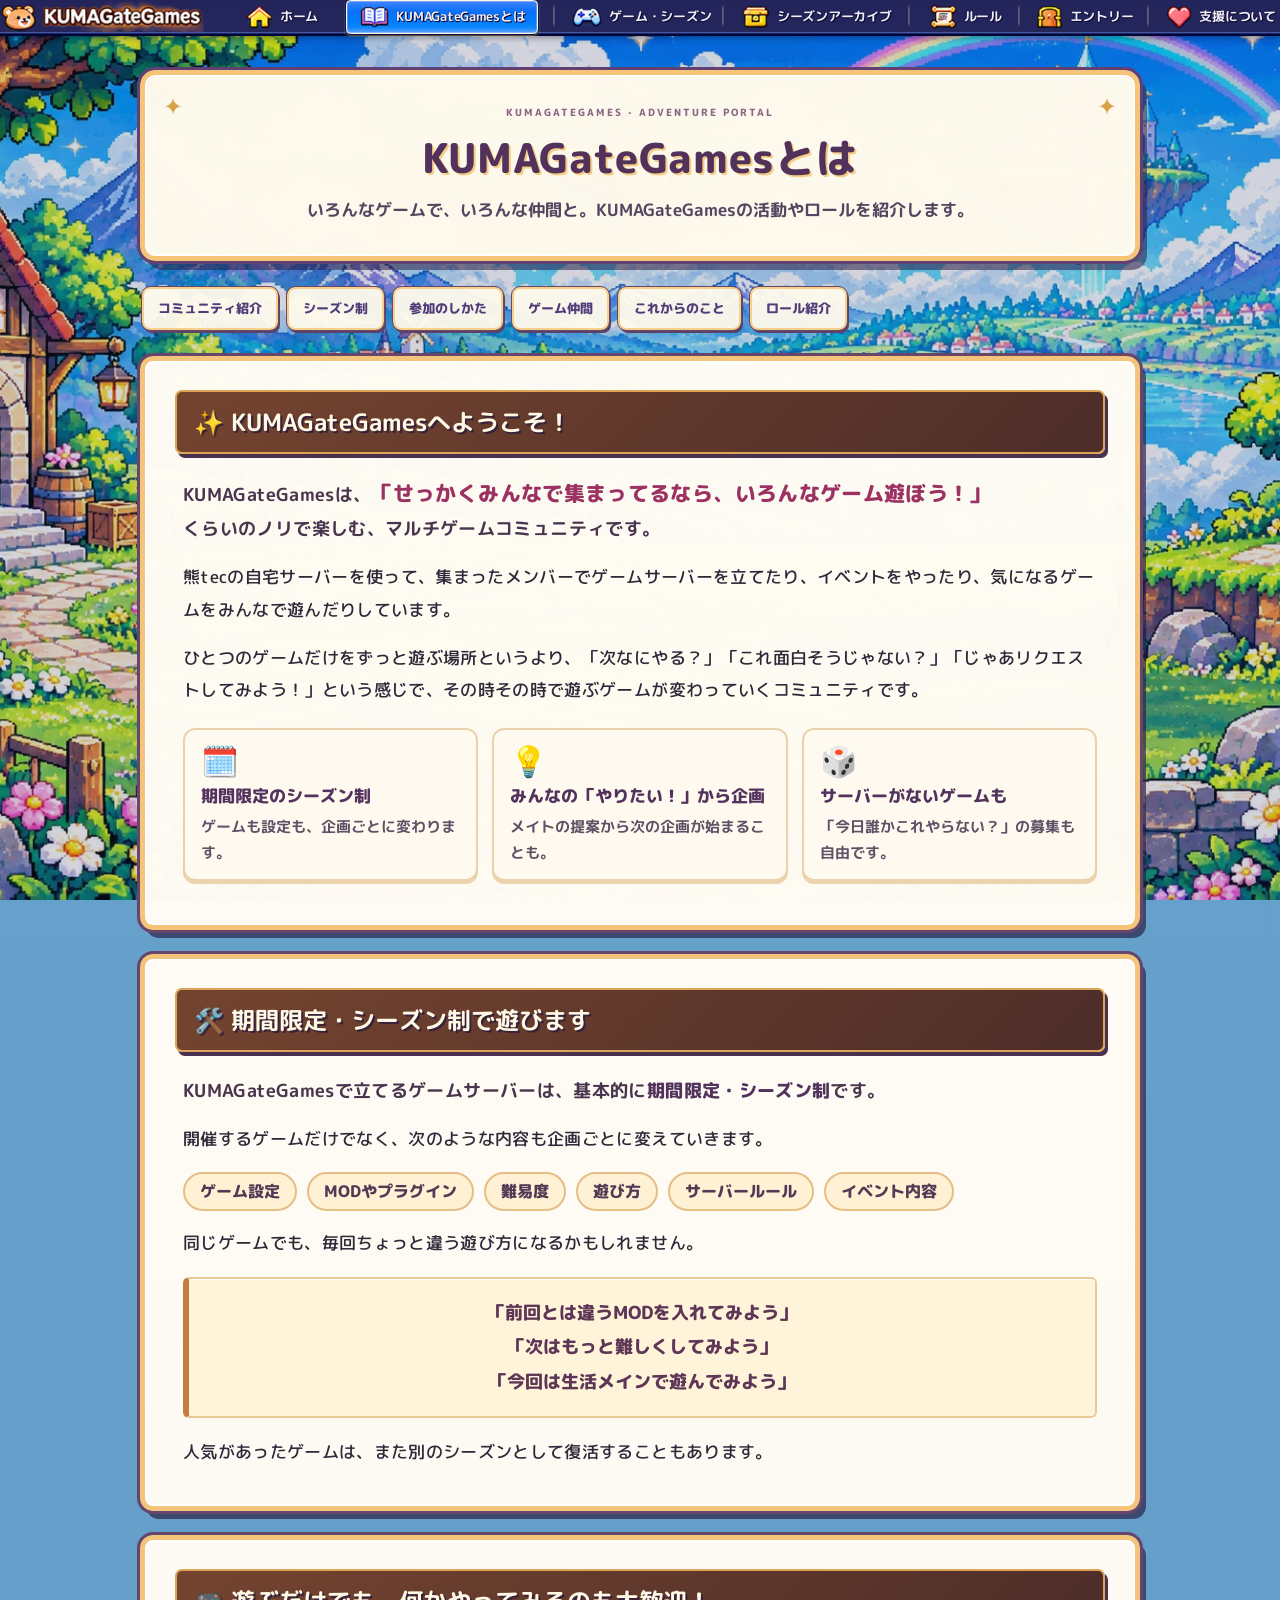
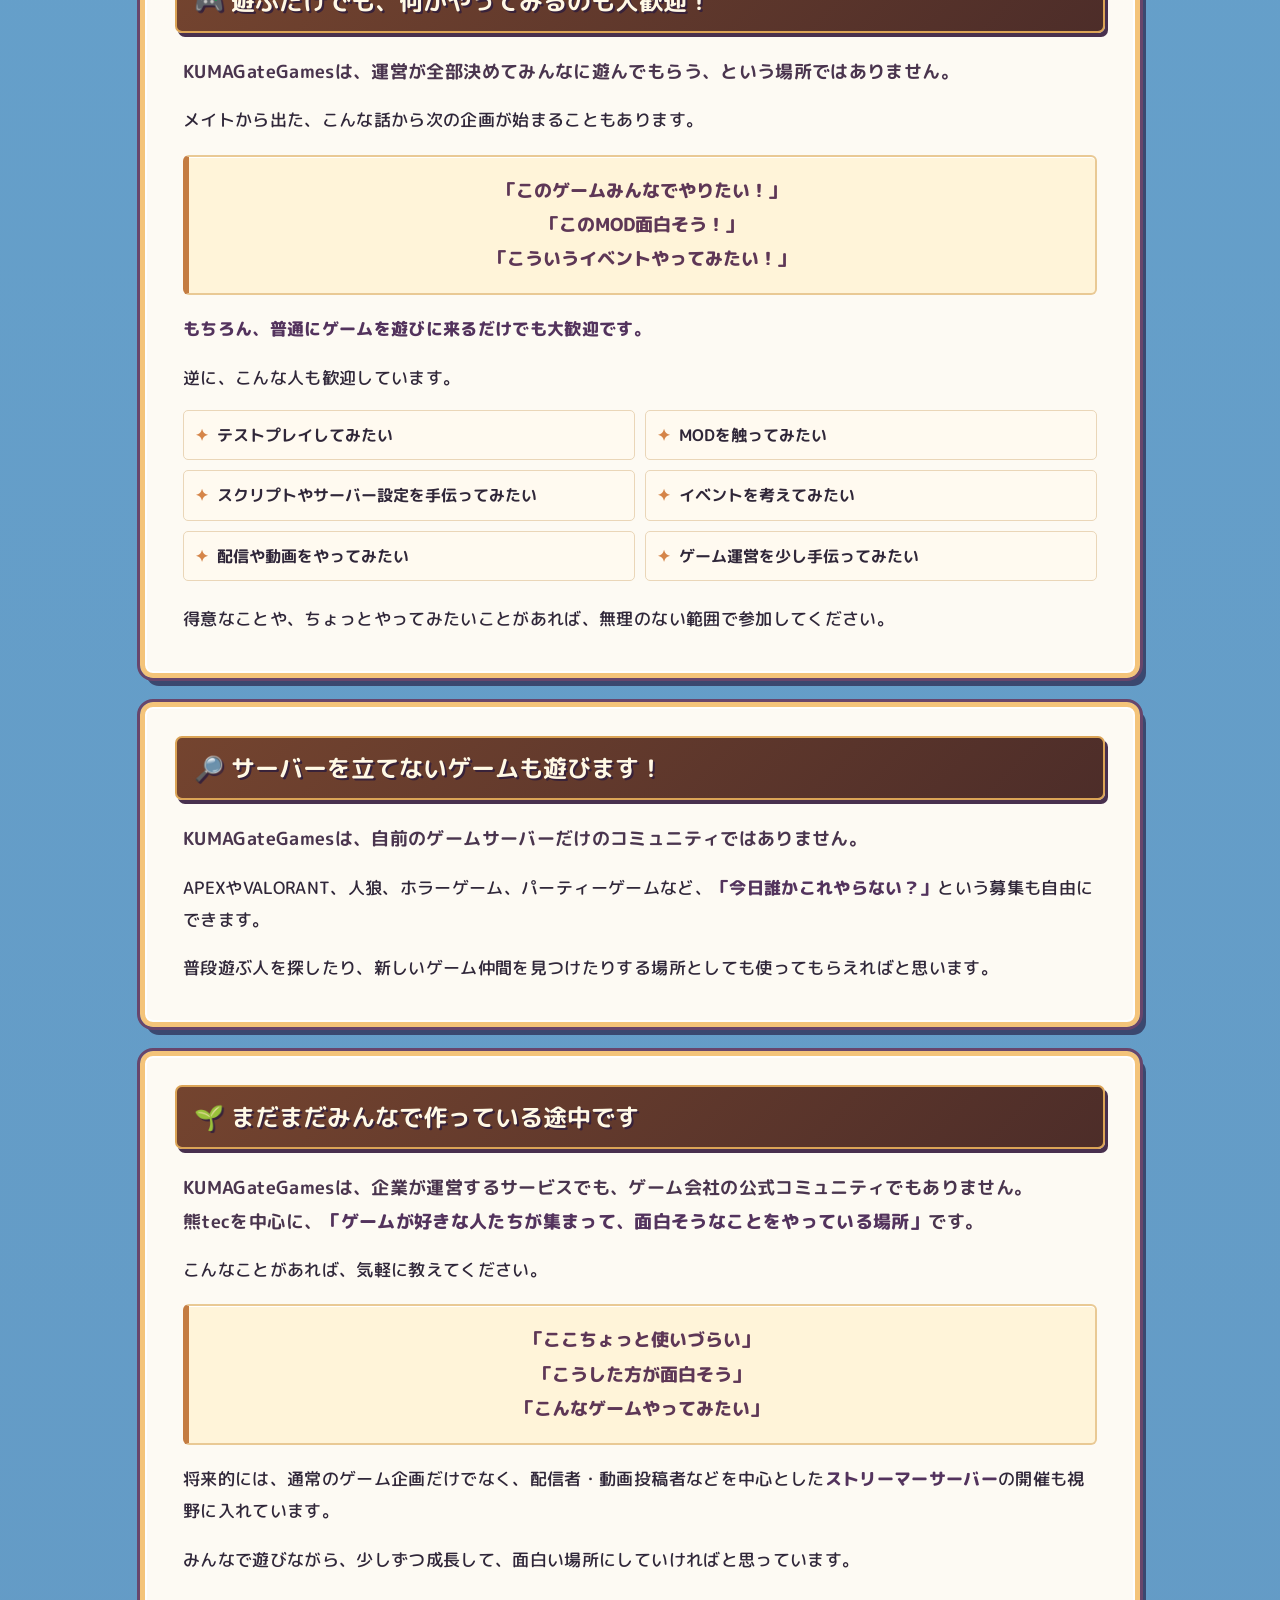
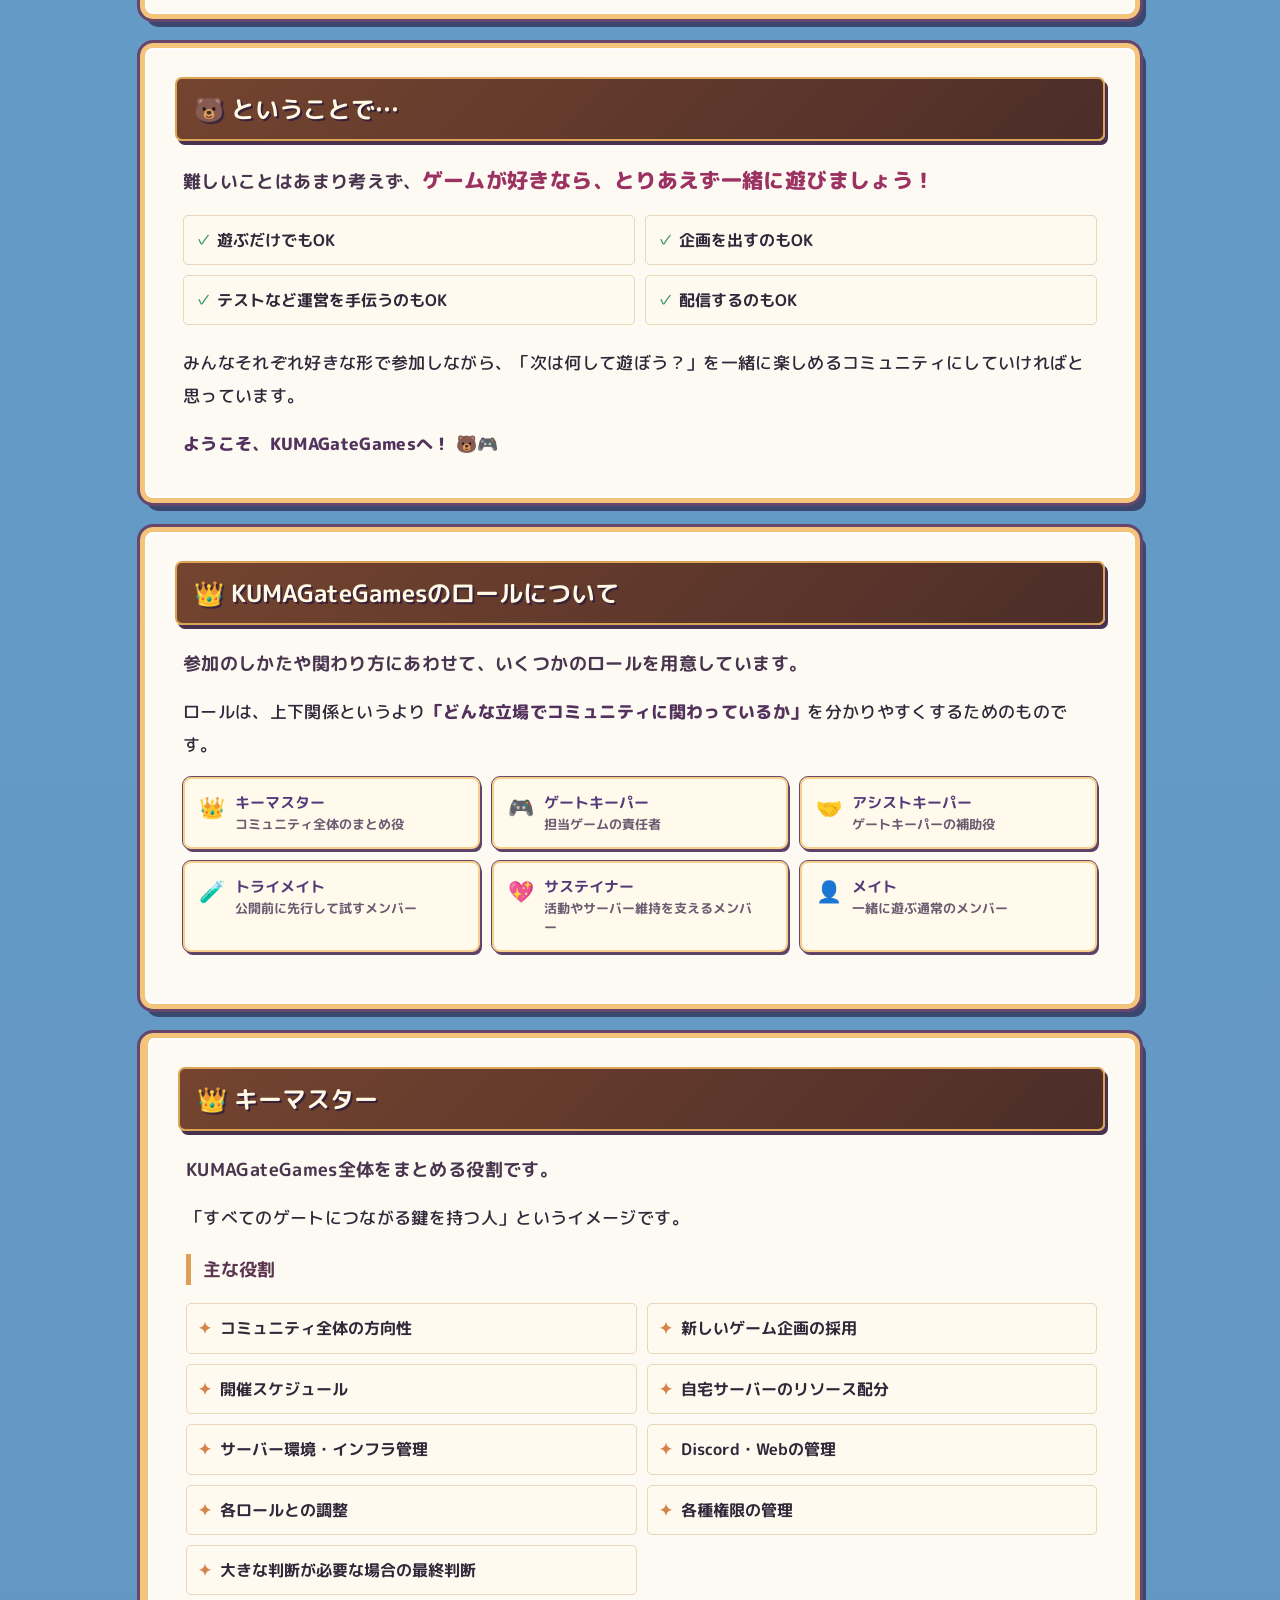
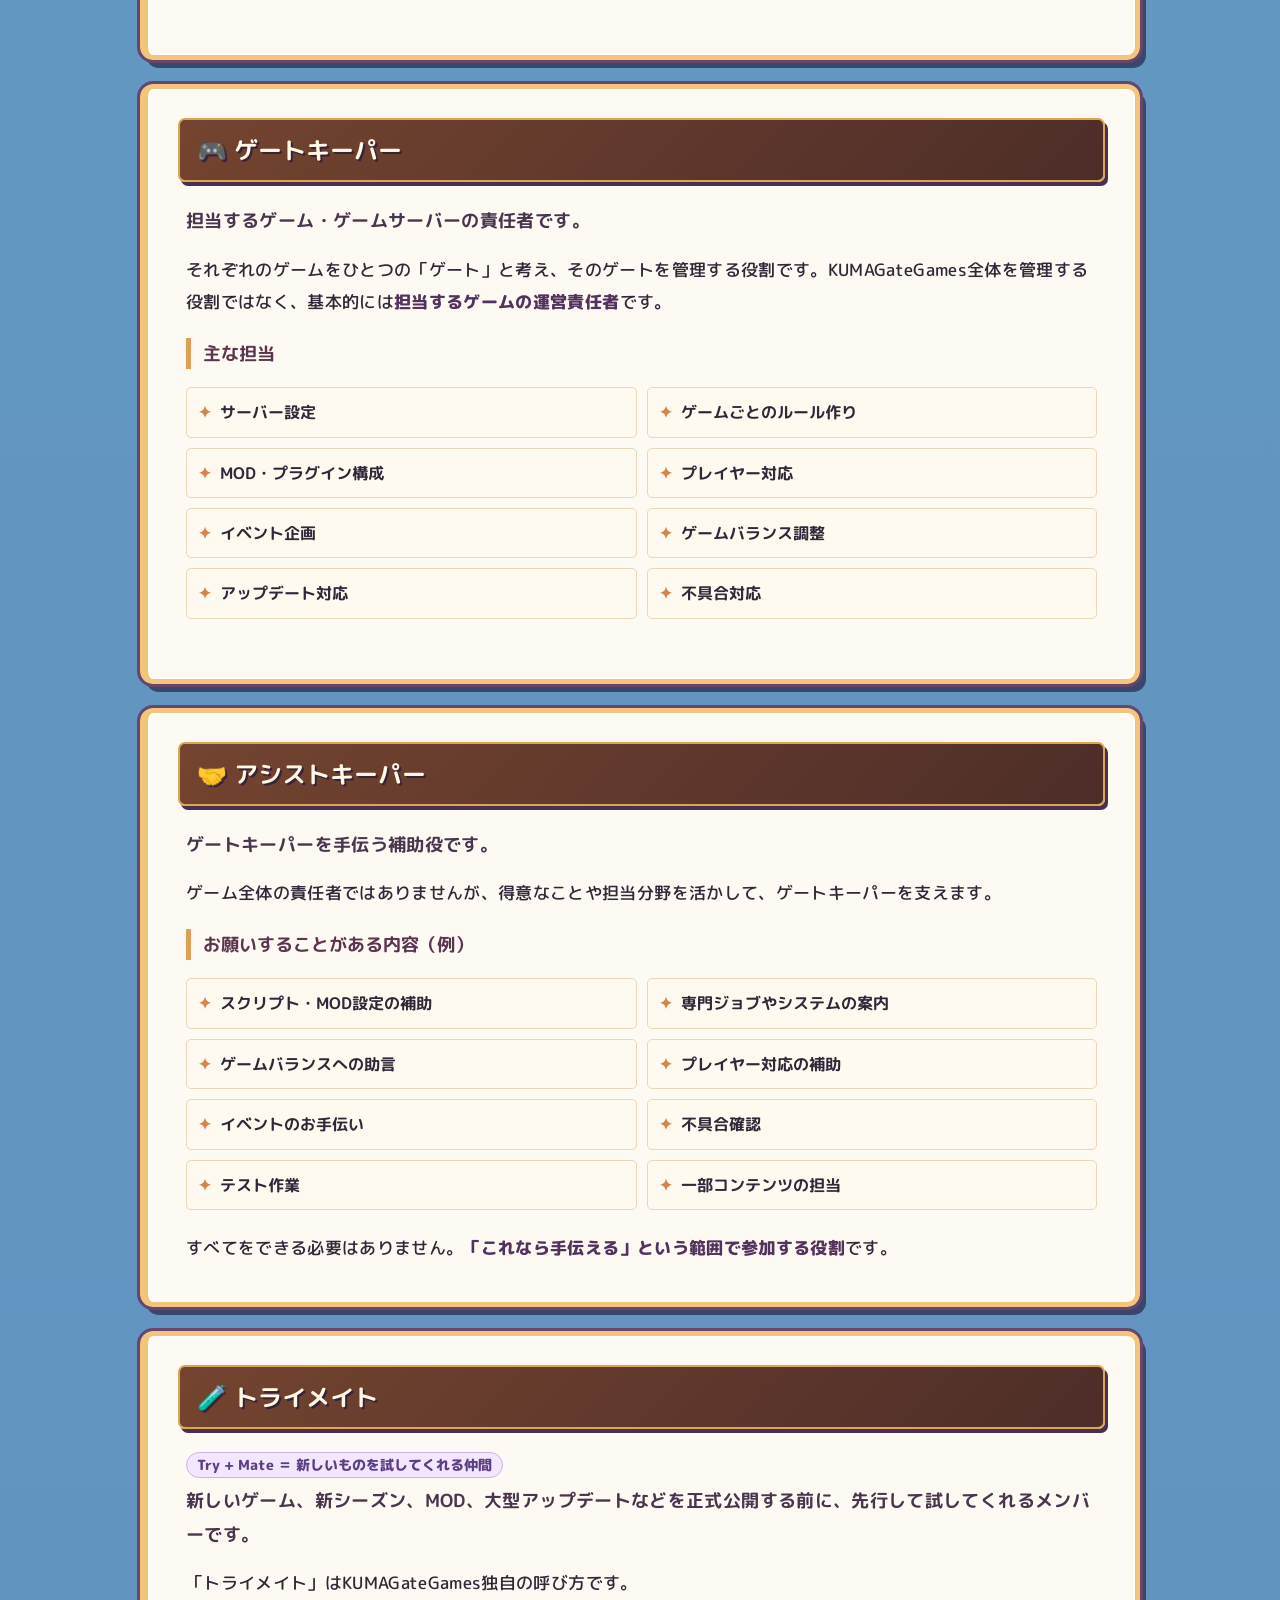
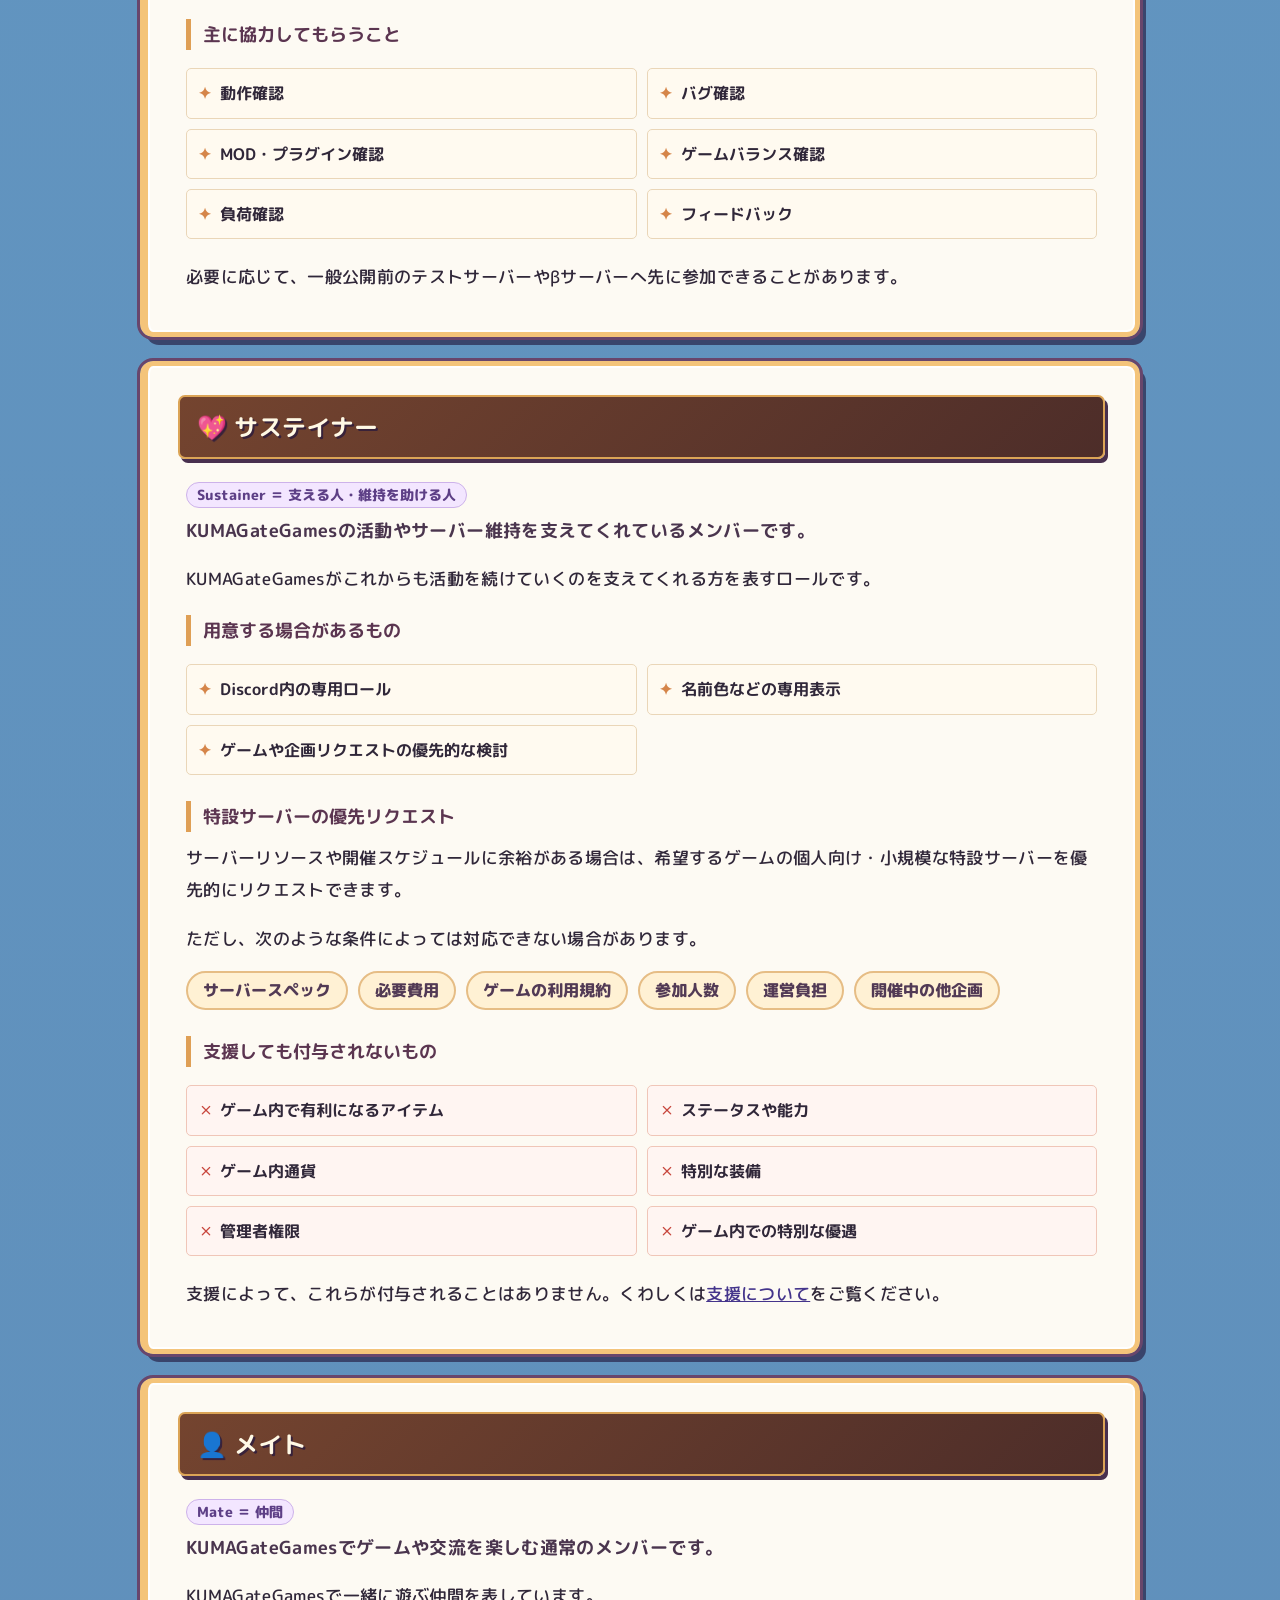
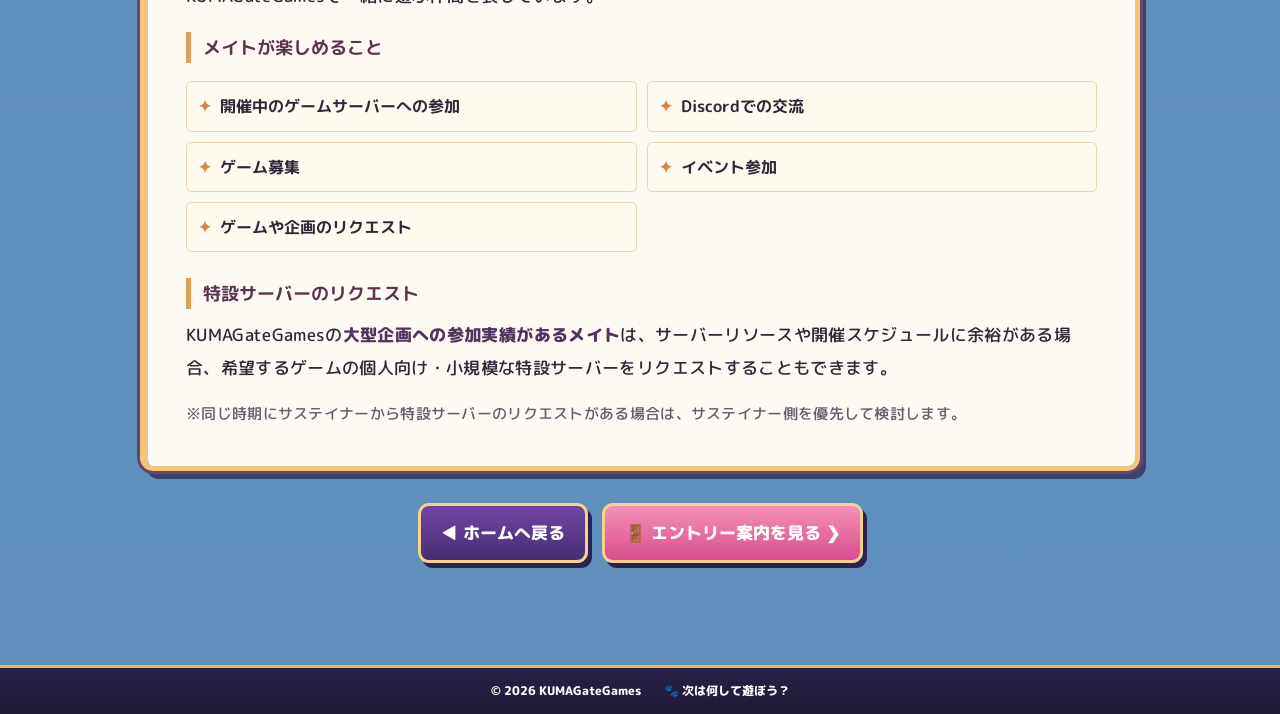
==== commit 8bff9740: "Make the six inner pages easier to read without changing their meaning Fragmented one-line paragraph" ====
--- a/about.html
+++ b/about.html
@@ -7,6 +7,127 @@
 <body><a class="skip" href="#content">本文へ移動</a>
 <header class="gnav"><div class="gnav-inner"><a class="gnav-brand" href="index.html"><img src="assets/nav/brand.webp" width="232" height="35" alt="KUMAGateGames ホーム"></a><button aria-controls="site-menu" aria-expanded="false" aria-label="メニューを開く" class="menu-toggle">☰</button><nav aria-label="メインナビゲーション" id="site-menu"><a href="index.html"><img src="assets/nav/home.webp" width="31" height="27" alt="" style="--iw:31"><span>ホーム</span></a><a href="about.html" aria-current="page" class="active"><img src="assets/nav/about.webp" width="34" height="26" alt="" style="--iw:34"><span>KUMAGateGamesとは</span></a><a href="games.html"><img src="assets/nav/games.webp" width="35" height="23" alt="" style="--iw:35"><span>ゲーム・シーズン</span></a><a href="archive.html"><img src="assets/nav/archive.webp" width="32" height="27" alt="" style="--iw:32"><span>シーズンアーカイブ</span></a><a href="rules.html"><img src="assets/nav/rules.webp" width="32" height="29" alt="" style="--iw:32"><span>ルール</span></a><a href="entry.html"><img src="assets/nav/entry.webp" width="30" height="28" alt="" style="--iw:30"><span>エントリー</span></a><a href="support.html"><img src="assets/nav/support.webp" width="30" height="27" alt="" style="--iw:30"><span>支援について</span></a></nav></div></header>
 <div class="subworld"><main class="page-main page-about" id="content"><div class="page-banner"><span class="eyebrow">KUMAGATEGAMES · ADVENTURE PORTAL</span><h1>KUMAGateGamesとは</h1><p>いろんなゲームで、いろんな仲間と。KUMAGateGamesの活動やロールを紹介します。</p></div>
-<div aria-label="ページ内目次" class="in-page-nav"><a href="#intro">コミュニティ紹介</a><a href="#season">シーズン制</a><a href="#friends">ゲーム仲間</a><a href="#roles">ロール紹介</a><a href="#play">参加のしかた</a><a href="#future">これからのこと</a></div><section class="content-panel article-section" id="intro"><h2>✨ KUMAGateGamesへようこそ！</h2><p>KUMAGateGamesは、</p><p><strong class="quoted">「せっかくみんなで集まってるなら、いろんなゲーム遊ぼう！」</strong></p><p>くらいのノリで楽しむ、マルチゲームコミュニティです。</p><p>熊tecの自宅サーバーを使いながら、集まったメンバーでゲームサーバーを立てたり、イベントをやったり、気になるゲームをみんなで遊んだりしています。</p><p>ひとつのゲームだけをずっと遊ぶ場所というより、</p><div class="quote-lines">「次なにやる？」<br/>「これ面白そうじゃない？」<br/>「じゃあリクエストしてみよう！」</div><p>みたいな感じで、その時その時で遊ぶゲームが変わっていくコミュニティです。</p></section><section class="content-panel article-section" id="season"><h2>🛠️ 期間限定でいろんなゲームを遊びます！</h2><p class="section-lead">KUMAGateGamesで立てるゲームサーバーは、基本的に<strong>期間限定・シーズン制</strong>です。</p><p>開催するゲームはもちろん、</p><ul class="pixel-list dense-list"><li>ゲーム設定</li><li>MODやプラグイン</li><li>難易度</li><li>遊び方</li><li>サーバールール</li><li>イベント内容</li></ul><p>なども、その企画ごとに変えていきます。</p><p>同じゲームでも、</p><div class="quote-lines">「前回とは違うMODを入れてみよう」<br/>「次はもっと難しくしてみよう」<br/>「今回は生活メインで遊んでみよう」</div><p>みたいに、毎回ちょっと違う遊び方になるかもしれません。</p><p>人気があったゲームは、また別のシーズンとして復活することもあります。</p></section><section class="content-panel article-section" id="play"><h2>🎮 遊ぶだけでも、何かやってみるのも大歓迎！</h2><p class="section-lead">KUMAGateGamesは、運営が全部決めてみんなに遊んでもらう、という感じの場所ではありません。</p><p>メイトから、</p><div class="quote-lines">「このゲームみんなでやりたい！」<br/>「このMOD面白そう！」<br/>「こういうイベントやってみたい！」</div><p>みたいな話が出て、そこから次の企画が始まることもあります。</p><p>もちろん、普通にゲームを遊びに来るだけでも大歓迎です。</p><p>逆に、</p><ul class="pixel-list dense-list"><li>テストプレイしてみたい</li><li>MODを触ってみたい</li><li>スクリプトやサーバー設定を手伝ってみたい</li><li>イベントを考えてみたい</li><li>配信や動画をやってみたい</li><li>ゲーム運営を少し手伝ってみたい</li></ul><p>という人も歓迎しています。</p><p>得意なことや、ちょっとやってみたいことがあれば、無理のない範囲で参加してください。</p></section><section class="content-panel article-section" id="friends"><h2>🔎 サーバーを立てないゲームも遊びます！</h2><p class="section-lead">KUMAGateGamesは、自前のゲームサーバーだけのコミュニティではありません。</p><p>APEXやVALORANT、人狼、ホラーゲーム、パーティーゲームなど、</p><div class="quote-lines">「今日誰かこれやらない？」</div><p>みたいな募集も自由にできます。</p><p>普段遊ぶ人を探したり、新しいゲーム仲間を見つけたりする場所としても使ってもらえればと思います。</p></section><section class="content-panel article-section" id="future"><h2>🌱 まだまだみんなで作っている途中です</h2><p class="section-lead">KUMAGateGamesは、企業が運営するサービスでも、ゲーム会社の公式コミュニティでもありません。</p><p>熊tecを中心に、</p><div class="quote-lines">「ゲームが好きな人たちが集まって、面白そうなことをやっている場所」</div><p>です。</p><div class="quote-lines">「ここちょっと使いづらい」<br/>「こうした方が面白そう」<br/>「こんなゲームやってみたい」</div><p>などがあれば、気軽に教えてください。</p><p>将来的には、通常のゲーム企画だけでなく、配信者・動画投稿者などを中心としたストリーマーサーバーの開催も視野に入れています。</p><p>みんなで遊びながら、少しずつ成長し面白い場所にしていければと思っています。</p></section><section class="content-panel article-section" id="closing"><h2>🐻 ということで…</h2><p>難しいことはあまり考えず、</p><p><strong class="quoted">ゲームが好きなら、とりあえず一緒に遊びましょう！</strong></p><p>遊ぶだけでもOK。<br/>企画を出すのもOK。<br/>テストなど運営を手伝うのもOK。<br/>配信するのもOK。</p><p>みんなそれぞれ好きな形で参加しながら、</p><div class="quote-lines">「次は何して遊ぼう？」</div><p>を一緒に楽しめるコミュニティにしていければと思っています。</p><p><strong>ようこそ、KUMAGateGamesへ！ 🐻🎮</strong></p></section><section class="content-panel article-section" id="roles"><h2>👑 KUMAGateGamesのロールについて</h2><p class="section-lead">KUMAGateGamesでは、参加のしかたや関わり方にあわせて、いくつかのロールを用意しています。</p><p>上下関係というより、<strong>「どんな立場でコミュニティに関わっているか」</strong>を分かりやすくするためのものです。</p><div class="role-overview"><a href="#role-0"><span>👑</span>キーマスター</a><a href="#role-1"><span>🎮</span>ゲートキーパー</a><a href="#role-2"><span>🤝</span>アシストキーパー</a><a href="#role-3"><span>🧪</span>トライメイト</a><a href="#role-4"><span>💖</span>サステイナー</a><a href="#role-5"><span>👤</span>メイト</a></div></section><section class="content-panel article-section role-section" id="role-0"><h2>👑 キーマスター</h2><p class="section-lead">KUMAGateGames全体をまとめる役割です。</p><p>「すべてのゲートにつながる鍵を持つ人」というイメージです。</p><p>主に、</p><ul class="pixel-list dense-list"><li>コミュニティ全体の方向性</li><li>新しいゲーム企画の採用</li><li>開催スケジュール</li><li>自宅サーバーのリソース配分</li><li>サーバー環境・インフラ管理</li><li>Discord・Webの管理</li><li>各ロールとの調整</li><li>各種権限の管理</li><li>大きな判断が必要な場合の最終判断</li></ul><p>などを行います。</p></section><section class="content-panel article-section role-section" id="role-1"><h2>🎮 ゲートキーパー</h2><p class="section-lead">担当するゲーム・ゲームサーバーの責任者です。</p><p>それぞれのゲームをひとつの「ゲート」と考え、そのゲートを管理する役割です。</p><p>主に、</p><ul class="pixel-list dense-list"><li>サーバー設定</li><li>ゲームごとのルール作り</li><li>MOD・プラグイン構成</li><li>プレイヤー対応</li><li>イベント企画</li><li>ゲームバランス調整</li><li>アップデート対応</li><li>不具合対応</li></ul><p>などを担当します。</p><p>KUMAGateGames全体を管理する役割ではなく、基本的には担当するゲームの運営責任者です。</p></section><section class="content-panel article-section role-section" id="role-2"><h2>🤝 アシストキーパー</h2><p class="section-lead">ゲートキーパーを手伝う補助役です。</p><p>ゲーム全体の責任者ではありませんが、得意なことや担当分野を活かして、ゲートキーパーを支えます。</p><p>たとえば、</p><ul class="pixel-list dense-list"><li>スクリプト・MOD設定の補助</li><li>専門ジョブやシステムの案内</li><li>ゲームバランスへの助言</li><li>プレイヤー対応の補助</li><li>イベントのお手伝い</li><li>不具合確認</li><li>テスト作業</li><li>一部コンテンツの担当</li></ul><p>などをお願いすることがあります。</p><p>すべてをできる必要はなく、「これなら手伝える」という範囲で参加する役割です。</p></section><section class="content-panel article-section role-section" id="role-3"><h2>🧪 トライメイト</h2><p class="section-lead">新しいゲーム、新シーズン、MOD、大型アップデートなどを正式公開する前に、先行して試してくれるメンバーです。</p><p>Try + Mate = 新しいものを試してくれる仲間、というKUMAGateGames独自の呼び方です。</p><p>主に、</p><ul class="pixel-list dense-list"><li>動作確認</li><li>バグ確認</li><li>MOD・プラグイン確認</li><li>ゲームバランス確認</li><li>負荷確認</li><li>フィードバック</li></ul><p>などに協力してもらいます。</p><p>必要に応じて、一般公開前のテストサーバーやβサーバーへ先に参加できることがあります。</p></section><section class="content-panel article-section role-section" id="role-4"><h2>💖 サステイナー</h2><p class="section-lead">KUMAGateGamesの活動やサーバー維持を支えてくれているメンバーです。</p><p>Sustainer = 支える人・維持を助ける人。KUMAGateGamesがこれからも活動を続けていくのを支えてくれる方を表すロールです。</p><p>サステイナーには、</p><ul class="pixel-list"><li>Discord内の専用ロール</li><li>名前色などの専用表示</li><li>ゲームや企画リクエストの優先的な検討</li></ul><p>などを用意する場合があります。</p><p>サーバーリソースや開催スケジュールに余裕がある場合は、希望するゲームの個人向け・小規模な特設サーバーを優先的にリクエストできます。ただし、サーバースペック、必要費用、ゲームの利用規約、参加人数、運営負担、開催中の他企画などによっては対応できない場合があります。</p><p>また、支援によって、</p><ul class="pixel-list dense-list"><li>ゲーム内で有利になるアイテム</li><li>ステータスや能力</li><li>ゲーム内通貨</li><li>特別な装備</li><li>管理者権限</li><li>ゲーム内での特別な優遇</li></ul><p>などが付与されることはありません。</p></section><section class="content-panel article-section role-section" id="role-5"><h2>👤 メイト</h2><p class="section-lead">KUMAGateGamesでゲームや交流を楽しむ通常のメンバーです。</p><p>Mate = 仲間、という意味で、KUMAGateGamesで一緒に遊ぶ仲間を表しています。</p><ul class="pixel-list"><li>開催中のゲームサーバーへの参加</li><li>Discordでの交流</li><li>ゲーム募集</li><li>イベント参加</li><li>ゲームや企画のリクエスト</li></ul><p>KUMAGateGamesの大型企画への参加実績があるメイトについては、サーバーリソースや開催スケジュールに余裕がある場合、希望するゲームの個人向け・小規模な特設サーバーをリクエストすることもできます。同じ時期にサステイナーから特設サーバーのリクエストがある場合は、サステイナー側を優先して検討します。</p></section>
+<div aria-label="ページ内目次" class="in-page-nav"><a href="#intro">コミュニティ紹介</a><a href="#season">シーズン制</a><a href="#play">参加のしかた</a><a href="#friends">ゲーム仲間</a><a href="#future">これからのこと</a><a href="#roles">ロール紹介</a></div>
+
+<section class="content-panel article-section" id="intro"><h2>✨ KUMAGateGamesへようこそ！</h2>
+<p class="section-lead">KUMAGateGamesは、<strong class="quoted">「せっかくみんなで集まってるなら、いろんなゲーム遊ぼう！」</strong><br>くらいのノリで楽しむ、マルチゲームコミュニティです。</p>
+<p>熊tecの自宅サーバーを使って、集まったメンバーでゲームサーバーを立てたり、イベントをやったり、気になるゲームをみんなで遊んだりしています。</p>
+<p>ひとつのゲームだけをずっと遊ぶ場所というより、「次なにやる？」「これ面白そうじゃない？」「じゃあリクエストしてみよう！」という感じで、その時その時で遊ぶゲームが変わっていくコミュニティです。</p>
+<ul class="feature-cards">
+<li><span class="fc-icon" aria-hidden="true">🗓️</span><strong>期間限定のシーズン制</strong><span>ゲームも設定も、企画ごとに変わります。</span></li>
+<li><span class="fc-icon" aria-hidden="true">💡</span><strong>みんなの「やりたい！」から企画</strong><span>メイトの提案から次の企画が始まることも。</span></li>
+<li><span class="fc-icon" aria-hidden="true">🎲</span><strong>サーバーがないゲームも</strong><span>「今日誰かこれやらない？」の募集も自由です。</span></li>
+</ul>
+</section>
+
+<section class="content-panel article-section" id="season"><h2>🛠️ 期間限定・シーズン制で遊びます</h2>
+<p class="section-lead">KUMAGateGamesで立てるゲームサーバーは、基本的に<strong>期間限定・シーズン制</strong>です。</p>
+<p>開催するゲームだけでなく、次のような内容も企画ごとに変えていきます。</p>
+<ul class="chip-list"><li>ゲーム設定</li><li>MODやプラグイン</li><li>難易度</li><li>遊び方</li><li>サーバールール</li><li>イベント内容</li></ul>
+<p>同じゲームでも、毎回ちょっと違う遊び方になるかもしれません。</p>
+<div class="quote-lines">「前回とは違うMODを入れてみよう」<br>「次はもっと難しくしてみよう」<br>「今回は生活メインで遊んでみよう」</div>
+<p>人気があったゲームは、また別のシーズンとして復活することもあります。</p>
+</section>
+
+<section class="content-panel article-section" id="play"><h2>🎮 遊ぶだけでも、何かやってみるのも大歓迎！</h2>
+<p class="section-lead">KUMAGateGamesは、運営が全部決めてみんなに遊んでもらう、という場所ではありません。</p>
+<p>メイトから出た、こんな話から次の企画が始まることもあります。</p>
+<div class="quote-lines">「このゲームみんなでやりたい！」<br>「このMOD面白そう！」<br>「こういうイベントやってみたい！」</div>
+<p><strong>もちろん、普通にゲームを遊びに来るだけでも大歓迎です。</strong></p>
+<p>逆に、こんな人も歓迎しています。</p>
+<ul class="pixel-list dense-list"><li>テストプレイしてみたい</li><li>MODを触ってみたい</li><li>スクリプトやサーバー設定を手伝ってみたい</li><li>イベントを考えてみたい</li><li>配信や動画をやってみたい</li><li>ゲーム運営を少し手伝ってみたい</li></ul>
+<p class="after-list">得意なことや、ちょっとやってみたいことがあれば、無理のない範囲で参加してください。</p>
+</section>
+
+<section class="content-panel article-section" id="friends"><h2>🔎 サーバーを立てないゲームも遊びます！</h2>
+<p class="section-lead">KUMAGateGamesは、自前のゲームサーバーだけのコミュニティではありません。</p>
+<p>APEXやVALORANT、人狼、ホラーゲーム、パーティーゲームなど、<strong>「今日誰かこれやらない？」</strong>という募集も自由にできます。</p>
+<p>普段遊ぶ人を探したり、新しいゲーム仲間を見つけたりする場所としても使ってもらえればと思います。</p>
+</section>
+
+<section class="content-panel article-section" id="future"><h2>🌱 まだまだみんなで作っている途中です</h2>
+<p class="section-lead">KUMAGateGamesは、企業が運営するサービスでも、ゲーム会社の公式コミュニティでもありません。<br>熊tecを中心に、<strong>「ゲームが好きな人たちが集まって、面白そうなことをやっている場所」</strong>です。</p>
+<p>こんなことがあれば、気軽に教えてください。</p>
+<div class="quote-lines">「ここちょっと使いづらい」<br>「こうした方が面白そう」<br>「こんなゲームやってみたい」</div>
+<p>将来的には、通常のゲーム企画だけでなく、配信者・動画投稿者などを中心とした<strong>ストリーマーサーバー</strong>の開催も視野に入れています。</p>
+<p>みんなで遊びながら、少しずつ成長して、面白い場所にしていければと思っています。</p>
+</section>
+
+<section class="content-panel article-section" id="closing"><h2>🐻 ということで…</h2>
+<p class="section-lead">難しいことはあまり考えず、<strong class="quoted">ゲームが好きなら、とりあえず一緒に遊びましょう！</strong></p>
+<ul class="pixel-list ok"><li>遊ぶだけでもOK</li><li>企画を出すのもOK</li><li>テストなど運営を手伝うのもOK</li><li>配信するのもOK</li></ul>
+<p class="after-list">みんなそれぞれ好きな形で参加しながら、「次は何して遊ぼう？」を一緒に楽しめるコミュニティにしていければと思っています。</p>
+<p><strong>ようこそ、KUMAGateGamesへ！ 🐻🎮</strong></p>
+</section>
+
+<section class="content-panel article-section" id="roles"><h2>👑 KUMAGateGamesのロールについて</h2>
+<p class="section-lead">参加のしかたや関わり方にあわせて、いくつかのロールを用意しています。</p>
+<p>ロールは、上下関係というより<strong>「どんな立場でコミュニティに関わっているか」</strong>を分かりやすくするためのものです。</p>
+<div class="role-overview">
+<a href="#role-0"><span aria-hidden="true">👑</span><span class="ro-text"><b>キーマスター</b><small>コミュニティ全体のまとめ役</small></span></a>
+<a href="#role-1"><span aria-hidden="true">🎮</span><span class="ro-text"><b>ゲートキーパー</b><small>担当ゲームの責任者</small></span></a>
+<a href="#role-2"><span aria-hidden="true">🤝</span><span class="ro-text"><b>アシストキーパー</b><small>ゲートキーパーの補助役</small></span></a>
+<a href="#role-3"><span aria-hidden="true">🧪</span><span class="ro-text"><b>トライメイト</b><small>公開前に先行して試すメンバー</small></span></a>
+<a href="#role-4"><span aria-hidden="true">💖</span><span class="ro-text"><b>サステイナー</b><small>活動やサーバー維持を支えるメンバー</small></span></a>
+<a href="#role-5"><span aria-hidden="true">👤</span><span class="ro-text"><b>メイト</b><small>一緒に遊ぶ通常のメンバー</small></span></a>
+</div>
+</section>
+
+<section class="content-panel article-section role-section" id="role-0"><h2>👑 キーマスター</h2>
+<p class="section-lead">KUMAGateGames全体をまとめる役割です。</p>
+<p>「すべてのゲートにつながる鍵を持つ人」というイメージです。</p>
+<h3>主な役割</h3>
+<ul class="pixel-list dense-list"><li>コミュニティ全体の方向性</li><li>新しいゲーム企画の採用</li><li>開催スケジュール</li><li>自宅サーバーのリソース配分</li><li>サーバー環境・インフラ管理</li><li>Discord・Webの管理</li><li>各ロールとの調整</li><li>各種権限の管理</li><li>大きな判断が必要な場合の最終判断</li></ul>
+</section>
+
+<section class="content-panel article-section role-section" id="role-1"><h2>🎮 ゲートキーパー</h2>
+<p class="section-lead">担当するゲーム・ゲームサーバーの責任者です。</p>
+<p>それぞれのゲームをひとつの「ゲート」と考え、そのゲートを管理する役割です。KUMAGateGames全体を管理する役割ではなく、基本的には<strong>担当するゲームの運営責任者</strong>です。</p>
+<h3>主な担当</h3>
+<ul class="pixel-list dense-list"><li>サーバー設定</li><li>ゲームごとのルール作り</li><li>MOD・プラグイン構成</li><li>プレイヤー対応</li><li>イベント企画</li><li>ゲームバランス調整</li><li>アップデート対応</li><li>不具合対応</li></ul>
+</section>
+
+<section class="content-panel article-section role-section" id="role-2"><h2>🤝 アシストキーパー</h2>
+<p class="section-lead">ゲートキーパーを手伝う補助役です。</p>
+<p>ゲーム全体の責任者ではありませんが、得意なことや担当分野を活かして、ゲートキーパーを支えます。</p>
+<h3>お願いすることがある内容（例）</h3>
+<ul class="pixel-list dense-list"><li>スクリプト・MOD設定の補助</li><li>専門ジョブやシステムの案内</li><li>ゲームバランスへの助言</li><li>プレイヤー対応の補助</li><li>イベントのお手伝い</li><li>不具合確認</li><li>テスト作業</li><li>一部コンテンツの担当</li></ul>
+<p class="after-list">すべてをできる必要はありません。<strong>「これなら手伝える」という範囲で参加する役割</strong>です。</p>
+</section>
+
+<section class="content-panel article-section role-section" id="role-3"><h2>🧪 トライメイト</h2>
+<span class="role-tag">Try + Mate ＝ 新しいものを試してくれる仲間</span>
+<p class="section-lead">新しいゲーム、新シーズン、MOD、大型アップデートなどを正式公開する前に、先行して試してくれるメンバーです。</p>
+<p>「トライメイト」はKUMAGateGames独自の呼び方です。</p>
+<h3>主に協力してもらうこと</h3>
+<ul class="pixel-list dense-list"><li>動作確認</li><li>バグ確認</li><li>MOD・プラグイン確認</li><li>ゲームバランス確認</li><li>負荷確認</li><li>フィードバック</li></ul>
+<p class="after-list">必要に応じて、一般公開前のテストサーバーやβサーバーへ先に参加できることがあります。</p>
+</section>
+
+<section class="content-panel article-section role-section" id="role-4"><h2>💖 サステイナー</h2>
+<span class="role-tag">Sustainer ＝ 支える人・維持を助ける人</span>
+<p class="section-lead">KUMAGateGamesの活動やサーバー維持を支えてくれているメンバーです。</p>
+<p>KUMAGateGamesがこれからも活動を続けていくのを支えてくれる方を表すロールです。</p>
+<h3>用意する場合があるもの</h3>
+<ul class="pixel-list"><li>Discord内の専用ロール</li><li>名前色などの専用表示</li><li>ゲームや企画リクエストの優先的な検討</li></ul>
+<h3>特設サーバーの優先リクエスト</h3>
+<p>サーバーリソースや開催スケジュールに余裕がある場合は、希望するゲームの個人向け・小規模な特設サーバーを優先的にリクエストできます。</p>
+<p>ただし、次のような条件によっては対応できない場合があります。</p>
+<ul class="chip-list"><li>サーバースペック</li><li>必要費用</li><li>ゲームの利用規約</li><li>参加人数</li><li>運営負担</li><li>開催中の他企画</li></ul>
+<h3>支援しても付与されないもの</h3>
+<ul class="pixel-list ng dense-list three"><li>ゲーム内で有利になるアイテム</li><li>ステータスや能力</li><li>ゲーム内通貨</li><li>特別な装備</li><li>管理者権限</li><li>ゲーム内での特別な優遇</li></ul>
+<p class="after-list">支援によって、これらが付与されることはありません。くわしくは<a href="support.html">支援について</a>をご覧ください。</p>
+</section>
+
+<section class="content-panel article-section role-section" id="role-5"><h2>👤 メイト</h2>
+<span class="role-tag">Mate ＝ 仲間</span>
+<p class="section-lead">KUMAGateGamesでゲームや交流を楽しむ通常のメンバーです。</p>
+<p>KUMAGateGamesで一緒に遊ぶ仲間を表しています。</p>
+<h3>メイトが楽しめること</h3>
+<ul class="pixel-list"><li>開催中のゲームサーバーへの参加</li><li>Discordでの交流</li><li>ゲーム募集</li><li>イベント参加</li><li>ゲームや企画のリクエスト</li></ul>
+<h3>特設サーバーのリクエスト</h3>
+<p>KUMAGateGamesの<strong>大型企画への参加実績があるメイト</strong>は、サーバーリソースや開催スケジュールに余裕がある場合、希望するゲームの個人向け・小規模な特設サーバーをリクエストすることもできます。</p>
+<p class="muted">※同じ時期にサステイナーから特設サーバーのリクエストがある場合は、サステイナー側を優先して検討します。</p>
+</section>
 <div class="back-home"><a href="index.html">◀ ホームへ戻る</a><a href="entry.html">🚪 エントリー案内を見る ❯</a></div></main></div>
 <footer class="subfooter">© 2026 KUMAGateGames <span>🐾 次は何して遊ぼう？</span></footer></body></html>
--- a/subpage.css
+++ b/subpage.css
@@ -1,4 +1,3 @@
-@import url('https://fonts.googleapis.com/css2?family=M+PLUS+Rounded+1c:wght@400;500;700;800&display=swap');
 :root{--purple:#2b214a;--brown:#603729;--gold:#f7bc5d;--cream:#fff6df;--ink:#322747}*{box-sizing:border-box}html{scroll-behavior:smooth}body{margin:0;min-height:100vh;background:#77bfe9 url('assets/inner-world-background.webp') center top/cover fixed;font-family:'M PLUS Rounded 1c','Yu Gothic',Meiryo,sans-serif;color:var(--ink);font-size:15px}a{color:#44348b}a:focus-visible,button:focus-visible{outline:3px solid #e74d93;outline-offset:3px}.skip{position:absolute;left:-999px;top:0;background:white;padding:10px;z-index:99}.skip:focus{left:5px}.subbar{position:sticky;top:0;z-index:10;display:flex;align-items:center;gap:18px;padding:8px max(18px,calc((100vw - 1450px)/2));min-height:64px;background:linear-gradient(#3b2e65,#1f1d42);border-bottom:4px solid #eab85b;box-shadow:0 4px 0 #24183f;color:#fff}.subbrand{color:#fff;text-decoration:none;font-weight:800;font-size:20px;white-space:nowrap;text-shadow:2px 2px #45283a}.brand-gate{color:#8debba}.subbar nav{margin-left:auto;display:flex;gap:3px;align-items:center;flex-wrap:wrap}.subbar nav a{padding:9px 11px;border-radius:7px;text-decoration:none;font-weight:800;font-size:12px;color:#fff;white-space:nowrap}.subbar nav a:hover,.subbar nav a.active{background:#456fd2;color:#fff;box-shadow:inset 0 0 0 2px #a7c4ff}.menu-toggle{display:none;background:#456fd2;color:#fff;border:2px solid #eab85b;border-radius:7px;font-weight:800;padding:7px 12px;font-size:18px}.subworld{padding:34px 18px 70px;min-height:calc(100vh - 116px);background:linear-gradient(180deg,rgba(35,39,84,.12),rgba(43,31,67,.23))}.page-main{width:min(1010px,100%);margin:0 auto}.page-banner{padding:25px clamp(20px,5vw,55px) 28px;background:rgba(255,246,222,.96);border:5px solid #f5c479;outline:3px solid #634073;border-radius:15px;box-shadow:7px 9px 0 #2820488c,inset 0 0 0 2px #fff;position:relative;margin-bottom:23px;text-align:center}.page-banner::before,.page-banner::after{content:'✦';position:absolute;top:13px;color:#d9a34b;font-size:24px}.page-banner::before{left:18px}.page-banner::after{right:18px}.eyebrow{display:block;color:#8a6788;font-size:10px;font-weight:800;letter-spacing:2px}.page-banner h1{font-size:clamp(25px,4vw,39px);line-height:1.35;color:#52315b;text-shadow:2px 2px #f4ce85;margin:9px 0 5px;font-weight:800}.page-banner p{margin:0;font-weight:700;line-height:1.75}.in-page-nav,.role-overview{display:flex;flex-wrap:wrap;gap:10px;margin:20px 0}.in-page-nav a,.role-overview a{display:inline-block;color:#503c79;text-decoration:none;font-weight:800;background:rgba(255,250,236,.95);border:2px solid #f7d18b;outline:1px solid #694768;border-radius:8px;padding:8px 13px;box-shadow:2px 3px 0 #5d4267}.in-page-nav a:hover,.role-overview a:hover{transform:translateY(-2px);background:#fff}.role-overview{margin:14px 0}.role-overview a span{margin-right:5px}.content-panel{padding:clamp(19px,3vw,35px);margin:22px 0;background:rgba(255,248,230,.96);border:5px solid #f4c47a;outline:3px solid #68466c;border-radius:13px;box-shadow:6px 8px 0 #261f44aa,inset 0 0 0 2px white;scroll-margin-top:88px}.content-panel h2{font-size:clamp(19px,2.7vw,25px);margin:-10px -9px 17px;padding:10px 14px 13px;color:#fff9e5;border-radius:7px;text-shadow:2px 2px #38223a;background:linear-gradient(135deg,#74442f,#4d2d29);border:2px solid #dba456;box-shadow:3px 4px 0 #48304e;line-height:1.45}.content-panel p{line-height:1.95;margin:13px 0;font-weight:500}.content-panel strong{font-weight:800}.quoted{color:#a74673;font-size:1.12em}.quote-lines{margin:18px 0;background:#ffefcb;padding:16px 20px;border-left:5px solid #eaaa5b;border-radius:6px;font-weight:800;line-height:2.1;text-align:center;color:#5e3756}.pixel-list{display:grid;grid-template-columns:repeat(2,minmax(0,1fr));gap:8px 15px;margin:14px 0 18px;padding:0;list-style:none}.pixel-list li{padding:7px 8px 7px 29px;position:relative;background:#fff9e9;border:1px solid #f0d7b1;border-radius:5px;line-height:1.5;font-weight:600}.pixel-list li:before{content:'✦';position:absolute;left:10px;color:#d58549}.note-box,.notice{padding:18px 22px;background:rgba(255,245,214,.97);border:3px solid #e2ac63;border-radius:12px;line-height:1.9;font-weight:700}.steps-list{padding:0;list-style:none;counter-reset:steps;display:grid;gap:10px}.steps-list li{counter-increment:steps;position:relative;padding:12px 16px 12px 62px;min-height:60px;background:#fff9eb;border:2px solid #e6bd8c;border-radius:10px}.steps-list li:before{content:counter(steps);position:absolute;left:13px;top:11px;display:grid;place-items:center;width:32px;height:32px;background:#e880a7;color:#fff;border:2px solid #7a4069;border-radius:7px;font-weight:800}.steps-list strong,.steps-list span{display:block}.steps-list span{font-size:13px;margin-top:2px;color:#6a5b70}.wide-art{display:block;width:100%;max-height:250px;object-fit:cover;border:4px solid #d9ac72;border-radius:11px;image-rendering:pixelated}.back-home{display:flex;justify-content:center;flex-wrap:wrap;gap:14px;margin:26px 0}.back-home a{padding:13px 22px;text-decoration:none;font-weight:800;background:linear-gradient(#7144a5,#452f75);color:white;border:3px solid #f6d18a;border-radius:11px;box-shadow:4px 5px 0 #2c224f}.back-home a:last-child{background:linear-gradient(#f391b5,#d94d90)}.subfooter{padding:14px 24px;color:#fff;font-size:12px;font-weight:800;text-align:center;background:linear-gradient(#292047,#201a39);border-top:3px solid #e9b75c}.subfooter span{margin-left:20px}@media(max-width:1080px){.subbar{flex-wrap:wrap}.subbar nav{margin-left:0;width:100%;justify-content:center}.subbar nav a{font-size:11px}}@media(max-width:700px){body{background-attachment:scroll;background-size:auto 100vh}.subbar{min-height:58px;flex-wrap:nowrap}.subbrand{font-size:16px}.menu-toggle{display:block;margin-left:auto}.subbar nav{display:none;position:absolute;left:0;right:0;top:100%;margin:0;padding:10px;background:#282047;border-bottom:3px solid #e0aa63;flex-direction:column;align-items:stretch}.subbar nav.open{display:flex}.subbar nav a{font-size:13px}.subworld{padding:19px 15px 44px}.page-banner{padding:21px 14px}.eyebrow{letter-spacing:1px}.content-panel{margin:20px 0;padding:17px}.content-panel h2{margin:-6px -4px 15px;font-size:19px}.pixel-list{grid-template-columns:1fr}.quote-lines{padding:14px 10px}.subfooter span{display:block;margin:5px 0}.role-overview a{font-size:12px}}
 
 
@@ -62,3 +61,78 @@
 }
 @media(max-width:380px){.role-overview{grid-template-columns:1fr}.page-banner h1{font-size:25px}.subbrand{font-size:14px}}
 @media(prefers-reduced-motion:reduce){html{scroll-behavior:auto}.in-page-nav a{transition:none}}
+
+/* =========================================================
+   Ver.11 読みやすさ・わかりやすさ改善（2026-11）
+   ========================================================= */
+body{font-size:17px}
+.content-panel p{font-size:17px;line-height:1.9;max-width:none}
+.content-panel p.section-lead{font-size:18px;line-height:1.85}
+.content-panel p + .pixel-list,.content-panel p + .chip-list,.content-panel p + .check-list{margin-top:6px}
+.content-panel .after-list{margin-top:4px}
+.content-panel h3{margin:26px 0 10px;padding:2px 0 2px 12px;border-left:5px solid #df9f55;font-size:18px;line-height:1.5;color:#5b3550}
+.content-panel h3:first-of-type{margin-top:20px}
+.pixel-list li{font-size:16px}
+.muted{color:#6a5b70;font-size:15px!important}
+
+/* このページのポイント */
+.summary-box{margin:0 0 24px;padding:20px clamp(18px,3vw,28px);background:rgba(255,253,246,.985);border:4px solid #9fd0a9;outline:3px solid #3f6a55;border-radius:13px;box-shadow:6px 8px 0 #261f44aa}
+.summary-box h2{display:flex;align-items:center;gap:8px;margin:0 0 12px;font-size:19px;color:#2f6446;line-height:1.4}
+.check-list{list-style:none;margin:0;padding:0;display:grid;gap:9px}
+.check-list li{position:relative;padding-left:32px;line-height:1.7;font-weight:700;font-size:16.5px}
+.check-list li::before{content:'';position:absolute;left:0;top:.28em;width:21px;height:21px;border-radius:50%;background:#3e9a60 url("data:image/svg+xml,%3Csvg xmlns='http://www.w3.org/2000/svg' viewBox='0 0 12 12'%3E%3Cpath d='M2.5 6.3l2.3 2.3 4.7-5' fill='none' stroke='%23fff' stroke-width='1.9' stroke-linecap='round' stroke-linejoin='round'/%3E%3C/svg%3E") center/13px no-repeat}
+
+/* 禁止・NG の箇条書き */
+.pixel-list.ng li{background:#fff5f2;border-color:#f0c6b8}
+.pixel-list.ng li:before{content:'✕';color:#c8463d;font-weight:800}
+.pixel-list.ok li:before{content:'✓';color:#3e9a60;font-weight:800}
+.pixel-list.single{grid-template-columns:1fr}
+@media(min-width:900px){.pixel-list.three{grid-template-columns:repeat(3,minmax(0,1fr))}}
+
+/* 短い項目を並べるチップ */
+.chip-list{display:flex;flex-wrap:wrap;gap:8px 10px;list-style:none;margin:14px 0 16px;padding:0}
+.chip-list li{padding:6px 15px;border-radius:999px;background:#fff1d4;border:2px solid #e6bd85;font-weight:800;font-size:15.5px;line-height:1.5;color:#523a55}
+.chip-list.warn li{background:#fdeeee;border-color:#e7b0aa;color:#7b2f37}
+
+/* 見出し付きの行（ルール5など） */
+.point-rows{margin:16px 0 4px;display:grid;gap:0;border-top:2px dashed #ead2ad}
+.point-rows > div{display:grid;grid-template-columns:8.8em minmax(0,1fr);gap:14px;align-items:start;padding:13px 2px;border-bottom:2px dashed #ead2ad}
+.point-rows dt{justify-self:start;padding:3px 10px;border-radius:7px;background:#6c4a86;color:#fff;font-weight:800;font-size:14.5px;line-height:1.5;text-align:center;min-width:8em;white-space:nowrap}
+.point-rows dt.ok{background:#3e8f5b}.point-rows dt.ng{background:#c04a43}.point-rows dt.info{background:#3c6fb5}
+.point-rows dd{margin:0;line-height:1.85;font-weight:500;font-size:16.5px}
+
+/* 強調したい一文 */
+.callout{margin:18px 0;padding:16px 20px;border-radius:11px;background:#fff0f5;border:3px solid #ef9fbe;font-weight:800;line-height:1.8;color:#6b2c4c}
+.callout p{margin:0!important;font-weight:800!important;font-size:17px}
+.callout p + p{margin-top:6px!important}
+.callout.blue{background:#eef5ff;border-color:#9dc0ef;color:#2a4a78}
+
+/* 特徴カード（KUMAGateGamesとは） */
+.feature-cards{display:grid;grid-template-columns:repeat(3,minmax(0,1fr));gap:14px;margin:22px 0 6px;padding:0;list-style:none}
+.feature-cards li{padding:16px 16px 14px;background:#fffaf0;border:2px solid #ead2ad;border-radius:12px;box-shadow:0 3px 0 #ecd4ae}
+.feature-cards .fc-icon{display:block;font-size:30px;line-height:1;margin-bottom:8px}
+.feature-cards strong{display:block;font-size:17px;line-height:1.45;color:#53335d;margin-bottom:5px}
+.feature-cards span:last-child{display:block;font-size:15px;line-height:1.7;color:#5f5266;font-weight:600}
+
+/* ロール一覧（説明付き） */
+.role-overview a{align-items:flex-start}
+.role-overview .ro-text{display:flex;flex-direction:column;gap:2px}
+.role-overview .ro-text b{font-size:15px}
+.role-overview .ro-text small{font-size:12.5px;line-height:1.5;color:#6a5b70;font-weight:700}
+.role-tag{display:inline-block;margin:0 0 6px;padding:2px 10px;border-radius:999px;background:#f3e6ff;border:1px solid #cdb2ea;color:#5d3f86;font-size:13.5px;font-weight:800}
+
+@media(max-width:700px){
+  body{font-size:16px}
+  .content-panel p{font-size:16px;line-height:1.85}
+  .content-panel p.section-lead{font-size:16.5px}
+  .pixel-list li{font-size:15px}
+  .check-list li{font-size:15.5px}
+  .feature-cards{grid-template-columns:1fr}
+  .point-rows > div{grid-template-columns:1fr;gap:6px}
+  .point-rows dd{font-size:15.5px}
+  .chip-list li{font-size:14.5px;padding:5px 12px}
+  .pixel-list{gap:7px}
+  .pixel-list li{padding:8px 10px 8px 28px}
+  .pixel-list li:before{left:9px;top:8px}
+  .pixel-list.dense-list{grid-template-columns:repeat(2,minmax(0,1fr))}
+}
